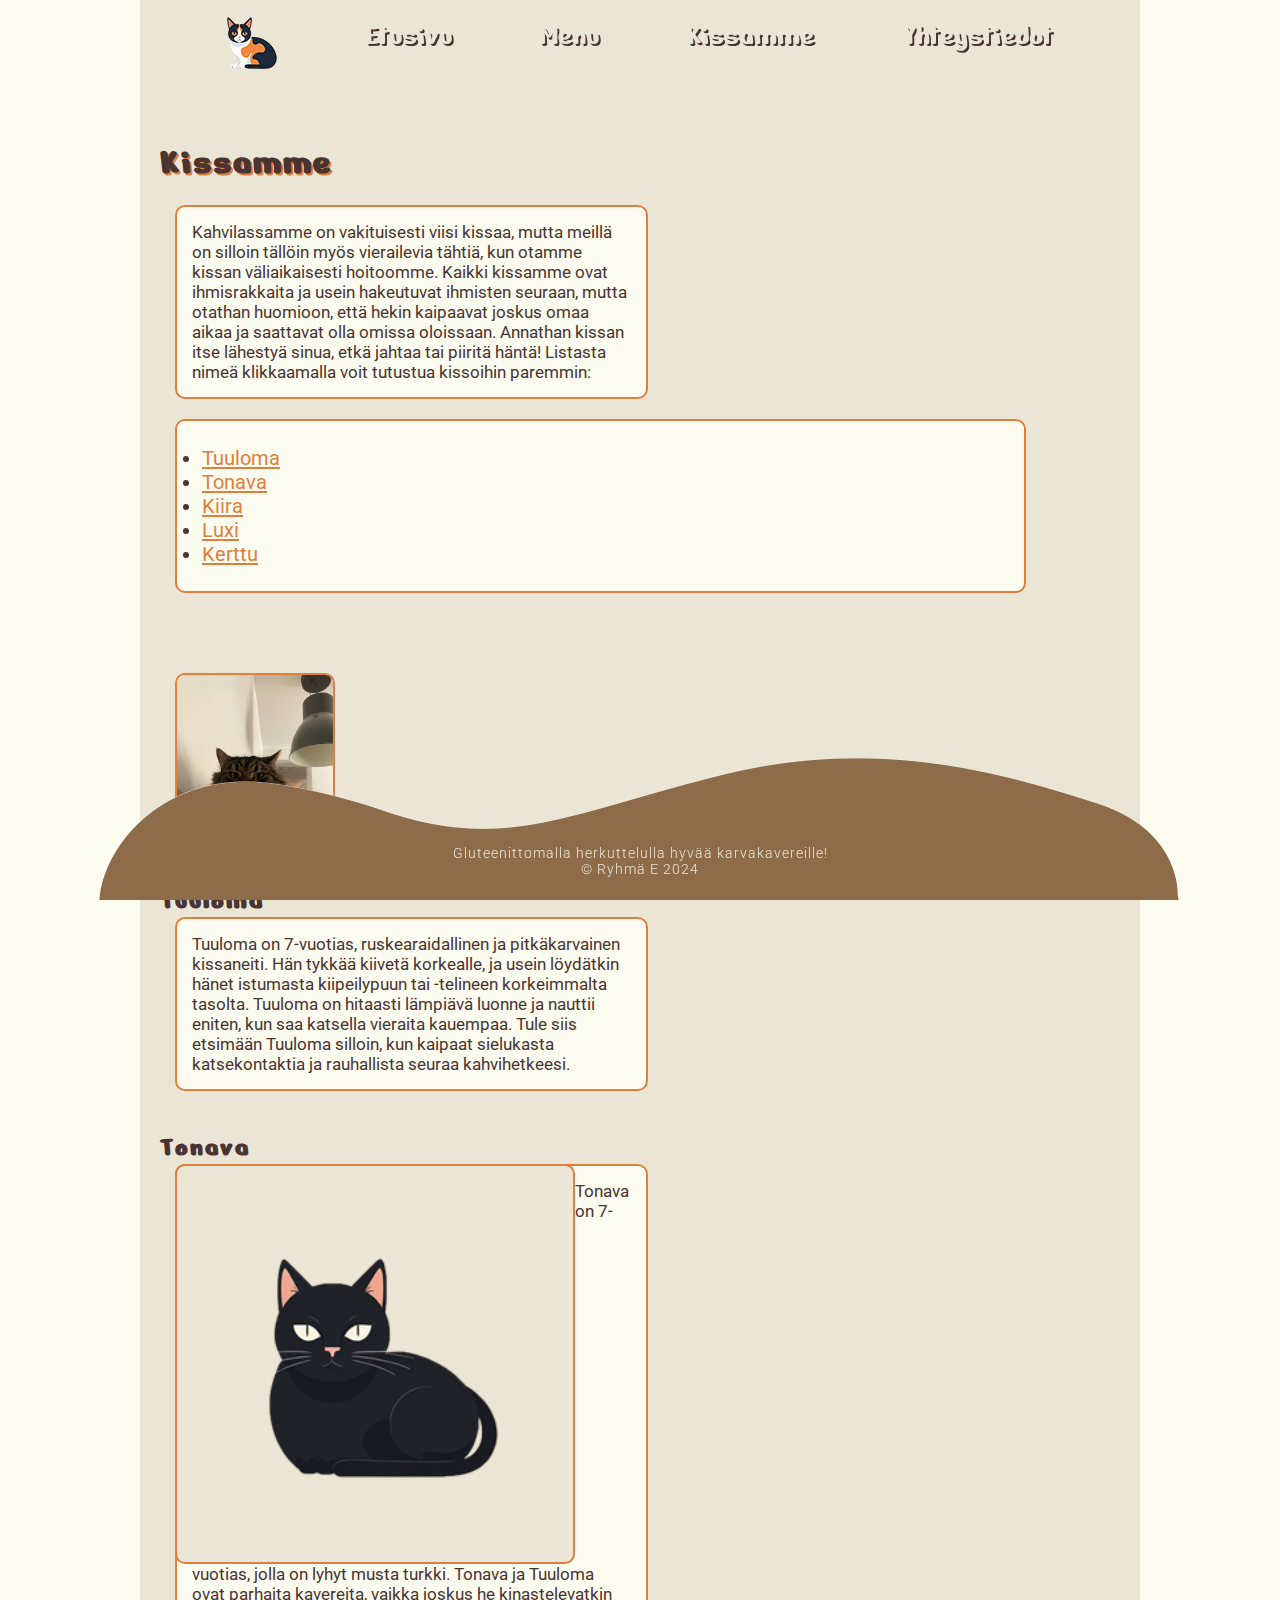
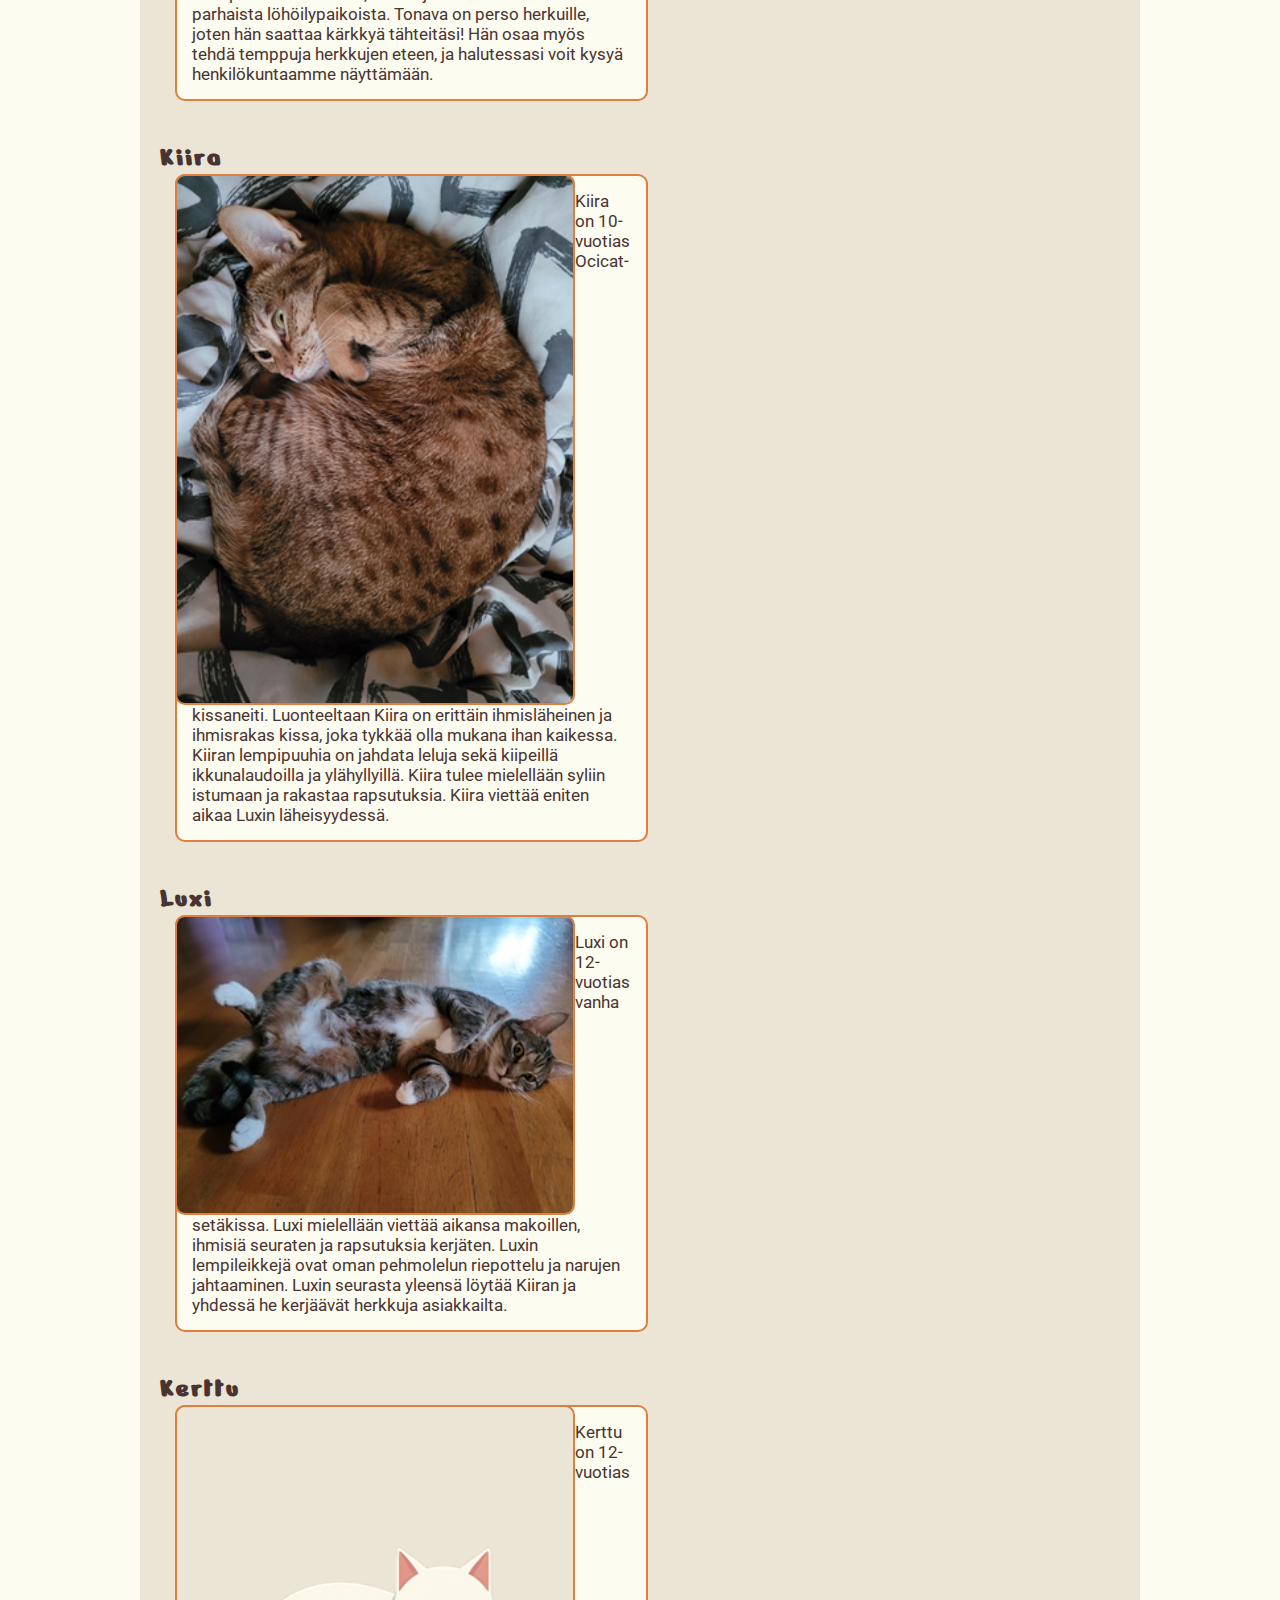
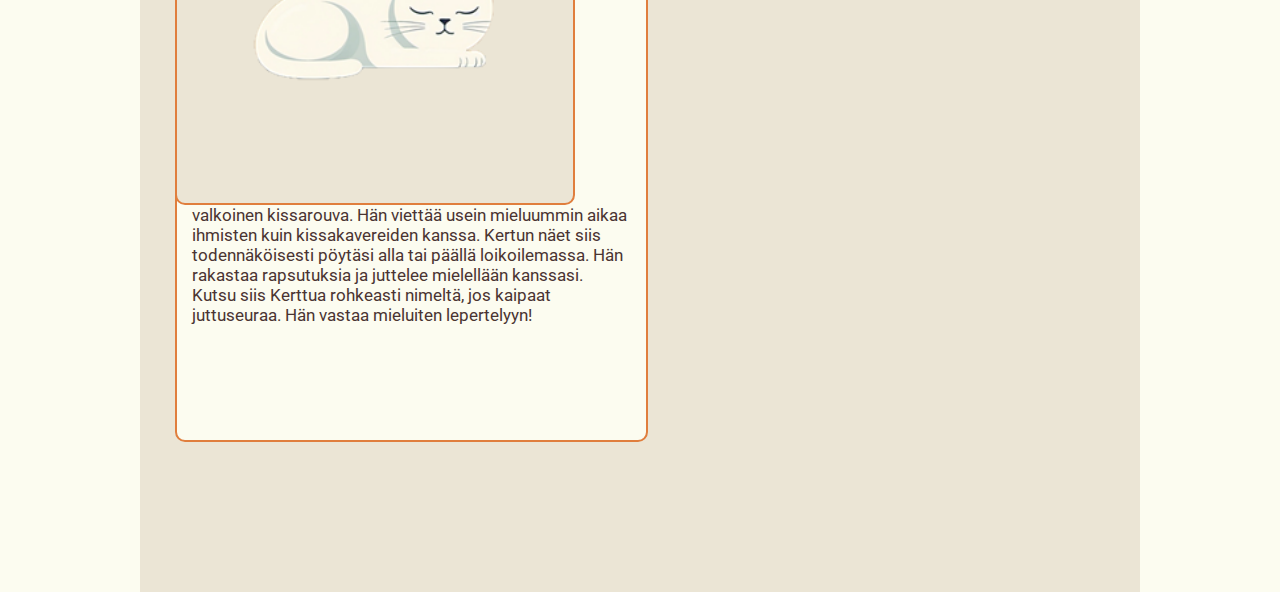
==== kissamme.html @ f5158b31 "flex" ====
<!DOCTYPE html>
<html lang="en">
<head>
  <meta charset="UTF-8" />
  <meta name="viewport" content="width=device-width, initial-scale=1.0"/>
  <meta
      name="description"
      content="Gluteenittomalla herkuttelulla hyvää karvakavereille!"/>
  <meta
      name="keywords"
      content="Kahvila, kissat, leivokset, gluteeniton"/>

  <link rel="stylesheet" type="text/css" href="style.css">
  <link rel="preconnect" href="https://fonts.googleapis.com" />
  <link rel="preconnect" href="https://fonts.gstatic.com" crossorigin />
  <link href="https://fonts.googleapis.com/css2?family=Nerko+One&family=Roboto:wght@300;400;900&display=swap" rel="stylesheet"/>
 
  <title>CaliCafé - Gluteenitonta herkuttelua</title>
  <style>

.flex-kisssat{
    display:flex;
    flex-wrap: wrap;
    text-align: center;
    justify-content: space-between;
    align-items: flex-start;
    margin-bottom: 30px;
    background-color: #ebe5d5;
}


  </style>
</head>
    <body>

      <header>
        <img
            id="logo-mobile"
            src="https://bhq718.github.io/Kuvat/logo.png"
            alt="Simppeli illustraatio calico kissasta istumassa"/>
        <p id="calicafe">CaliCafé</p>

        <button class="toggle-button" id="toggle-button">☰</button>

        <div class="nav-links" id="nav-links">
            <img
                id="logo"
                src="https://bhq718.github.io/Kuvat/logo.png"
                alt="Simppeli illustraatio calico kissasta istumassa"/>
            <a href="index.html">Etusivu</a>
            <a href="index.html#menu">Menu</a>
            <a href="kissamme.html">Kissamme</a>
            <a href="yhteystiedot.html">Yhteystiedot</a>
        </div>
    </header>

        <main>
        <h1 id="h1">Kissamme</h1>
        <br>
        <p class="kissa_p">Kahvilassamme on vakituisesti viisi kissaa, mutta meillä on silloin tällöin myös vierailevia tähtiä, kun otamme kissan väliaikaisesti hoitoomme. Kaikki kissamme ovat ihmisrakkaita ja usein hakeutuvat ihmisten seuraan, mutta otathan huomioon, että hekin kaipaavat joskus omaa aikaa ja saattavat olla omissa oloissaan. Annathan kissan itse lähestyä sinua, etkä jahtaa tai piiritä häntä! Listasta nimeä klikkaamalla voit tutustua kissoihin paremmin: </p>
        <br>
        <ul class="kissalista">
          <li><a href="#Tuuloma">Tuuloma</a></li>
          <li><a href="#Tonava">Tonava</a></li>
          <li><a href="#Kiira">Kiira</a></li>
          <li><a href="#Luxi">Luxi</a></li>
          <li><a href="#Kerttu">Kerttu</a></li>
        </ul>
        <br><br><br><br>
        
            <div class="flex-kissat">  
                <div>           
                  <img class="kissamme" src="https://bhq718.github.io/Kuvat/kissamme_tuuloma.jpg" alt="Ruskearaidallinen kissa kiipeilypuussa">
                </div>
                 <div class="tekstikis">
                    <h3 id="Tuuloma">Tuuloma</h3>
                    <p class="kissa_p"> Tuuloma on 7-vuotias, ruskearaidallinen ja pitkäkarvainen kissaneiti. Hän tykkää kiivetä korkealle, ja usein löydätkin hänet istumasta kiipeilypuun tai -telineen korkeimmalta tasolta. Tuuloma on hitaasti lämpiävä luonne ja nauttii eniten, kun saa katsella vieraita kauempaa. Tule siis etsimään Tuuloma silloin, kun kaipaat sielukasta katsekontaktia ja rauhallista seuraa kahvihetkeesi. </p>
                 </div> 
            </div>

        <br><br>
      
        <h3 id="Tonava">Tonava</h3>
        <img id="kissa2" img class="kissamme" src="https://bhq718.github.io/Kuvat/musta.png" alt="Musta kissa katsoo kameraan">
        </div>
        <p class="kissa_p">Tonava on 7-vuotias, jolla on lyhyt musta turkki. Tonava ja Tuuloma ovat parhaita kavereita, vaikka joskus he kinastelevatkin parhaista löhöilypaikoista. Tonava on perso herkuille, joten hän saattaa kärkkyä tähteitäsi! Hän osaa myös tehdä temppuja herkkujen eteen, ja halutessasi voit kysyä henkilökuntaamme näyttämään. </p>
    </div>

        <br><br>

        <h3 id="Kiira">Kiira</h3>
        <img class="kissamme" src="https://bhq718.github.io/Kuvat/kiira.png" alt="Ruskea täplikäs kissa makaa peiton päällä kiemuralla"></div>
        <p class="kissa_p">Kiira on 10-vuotias Ocicat-kissaneiti. Luonteeltaan Kiira on erittäin ihmisläheinen ja ihmisrakas kissa, joka tykkää olla mukana ihan kaikessa. Kiiran lempipuuhia on jahdata leluja sekä kiipeillä ikkunalaudoilla ja ylähyllyillä. Kiira tulee mielellään syliin istumaan ja rakastaa rapsutuksia. Kiira viettää eniten aikaa Luxin läheisyydessä.</p>
            </div>
        <br><br>
      
        <h3 id="Luxi">Luxi</h3>
        <img class="kissamme" src="https://bhq718.github.io/Kuvat/luxi.jpg" alt="Monivärinen kissa makaa kyljellään ja paljastaa vatsansa">
        </div>
        <p class="kissa_p">Luxi on 12-vuotias vanha setäkissa. Luxi mielellään viettää aikansa makoillen, ihmisiä seuraten ja rapsutuksia kerjäten. Luxin lempileikkejä ovat oman pehmolelun riepottelu ja narujen jahtaaminen. Luxin seurasta yleensä löytää Kiiran ja yhdessä he kerjäävät herkkuja asiakkailta.</p>
    </div>

        <br><br>

       
        <h3 id="Kerttu">Kerttu</h3>
        <img class="kissamme" src="https://bhq718.github.io/Kuvat/valkoinen.png" alt="Valkoinen kissa nukkuu silmät kiinni">
        </div>
        <p class="kissa_p">Kerttu on 12-vuotias valkoinen kissarouva. Hän viettää usein mieluummin aikaa ihmisten kuin kissakavereiden kanssa. Kertun näet siis todennäköisesti pöytäsi alla tai päällä loikoilemassa. Hän rakastaa rapsutuksia ja juttelee mielellään kanssasi. Kutsu siis Kerttua rohkeasti nimeltä, jos kaipaat juttuseuraa. Hän vastaa mieluiten lepertelyyn!</div>
    </div>

        <br><br><br><br><br><br>
        </main>
        <footer>
          <p>Gluteenittomalla herkuttelulla hyvää karvakavereille!</p>
          <p>© Ryhmä E 2024</p>
      </footer>
      <script>
        const toggleButton = document.getElementById('toggle-button');
        const navLinks = document.getElementById('nav-links');

        toggleButton.addEventListener('click', () => {
            navLinks.classList.toggle('active');
        });
    </script>
    </body>
</html>
---- style.css ----
/* Color reference 
        #4a3432 - Teksti
        #8f6c49 - Footer
        #e07e3d - Header/links
        #ebe5d5 - Main background
        #fcfcf0 - Body background/nav linkit
        
        Alinpana ennen fontteja on jokaiselle sivulle oma slotti stylelle.

        */

    /* Global Styles - ÄLÄ MUUTA 
    * universaalinen koodi, joka valitsee kaikki elementit */

    * {
      margin: 0;
      padding: 0;
      box-sizing: border-box;
    }

    html {
      scroll-behavior: smooth;
    }

    html,
    body {
      height: 100%;
    }

    body {
      position: relative;
      background-color: #fcfcf0;
      color: #4a3432;
      text-align: center;
    }

    /* Header Styles - ÄLÄ MUUTA */
    header {
      display: flex;
      justify-content: center;
      align-items: center;
      text-align: center;
      position: fixed;
      width: 100%;
      height: 130px;
      background-image: url("Kuvat/header.png");
      background-repeat: no-repeat;
      background-position: top;
      background-attachment: fixed;
      z-index: 1100;
      font-family: "Nerko One", system-ui;
      font-size: 30px;
      text-shadow: 2px 2px #4a3432;
    }
    
    /* Heading Styles - ÄLÄ MUUTA */
    h1 {
      font-family: "Nerko One", system-ui;
      font-size: 37px;
      text-shadow: 2px 2px #e07e3d;
      letter-spacing: 2px;
    }

    h2 {
      font-family: "Nerko One", system-ui;
      font-size: 32px;
      letter-spacing: 2px;
    }

    h3 {
      font-family: "Nerko One", system-ui;
      font-size: 27px;
      letter-spacing: 2px;
    }
    

    /* Main Content Styles - ÄLÄ MUUTA */
    main {
      background-color: #ebe5d5;
      font-family: "Roboto", system-ui; 
      font-size: 17px;
      padding: 140px 35px 150px 20px;
      margin: auto;
      max-width: 1000px;
      text-align: left;
      position: relative;
    }

    /* Footer Styles - ÄLÄ MUUTA */
    footer {
      position: fixed;
      bottom: 0;
      width: 100%;
      height: 150px;
      padding-top: 95px;
      background-image: url("Kuvat/footer.png");
      background-repeat: no-repeat;
      background-position: bottom;
      background-attachment: fixed;
      z-index: 1000;
      color: #ebe5d5;
      text-align: center;
      font-family: "Roboto", system-ui; 
      font-weight: 300;
      font-size: 14px;
      letter-spacing: 1px;
    }

    /* logo Style */
    #logo {
      max-width: 100%;
    }

    /* Link Styles - ÄLÄ MUUTA*/
    a {
      color:#e07e3d;
    }
    
    a:hover {
      color: #4a3432;
      text-decoration: underline;
    }

    .nav-links a {
      color: #ebe5d5;
      text-decoration: none;
    }

    .nav-links a:hover {
      color: #ebe5d5;
      text-decoration: underline;
    }
    
    .nav-links {
      display: flex;
      flex-grow: 1;
      justify-content: space-evenly;
      max-width: 1000px;
      margin-top: -45px;
    }

    /* Toggle Button Styles - ÄLÄ MUUTA*/
    .toggle-button {
      display: none;
      background-color: #e07e3d;
      color: white;
      border: none;
      padding: 14px;
      cursor: pointer;
    }

    /* Media Queries - eli responisiiviset stylet mobiilinäkymään - voit lisätä, mutta ÄLÄ MUUTA olemassa olevia */
    @media (max-width: 600px) {

      main {
        padding-top: 100px;
      }

      .nav-links {
          display: none;
          flex-direction: column;
          width: 100%;
          position: absolute;
          background-color: #e07e3d;
          top: 50px;
          height: 100vh;
          justify-content: center;
      }

      .nav-links > a {
          font-size: 45px;
          padding: 0px 50px 50px 50px;
          text-shadow: 4px 4px #4a3432;
      }

      .toggle-button {
          display: block;
          position: absolute;
          right: 20px;
          top: 20px;
          z-index: 1100;
          font-size: 30px;
          text-shadow: 3px 3px #4a3432;
      }

      .nav-links.active {
          display: flex;
      }

      #logo {
          display: none;
      }

      #logo-mobile {
          display: block;
          position: absolute;
          left: 20px;
          top: 20px;
      }

      #calicafe {
          display: block;
          position: absolute;
          top: 5px;
          color: #ebe5d5;
          font-size: 50px;
          text-shadow: 3px 3px #4a3432;
      }

      #kahvi{
        max-width: 200px;
        border: 2px solid #e07e3d;
        
        }

    }

/* Jos mobiilinäkymään lisätään jotain mitä ei haluta näkyvän selaimessa*/
    @media (min-width: 600px) { 

      #logo-mobile {
          display: none;
      }

      #calicafe {
          display: none;
      }

      main {
        min-height: 800px;
      }
    }

/* Tähän alle INDEX sivun style */



/* Tähän alle KISSAMME sivun style */
.kissalista {
  margin-left: 15px;
  padding: 25px;
  background-color:#fcfcf0;
  max-width: 90%;
  border-radius: 10px;
  border: 2px solid #e07e3d;
  font-size: larger;
}
.kissamme {
  width: 50%;
  max-width: 400px;
  float: left;
  border: 2px solid #e07e3d;
  margin-left: 15px;
    border-radius: 10px;
    background-color: #ebe5d5;
}
.kissa_p {
  margin-left: 15px;;
  padding: 15px;
  background-color:#fcfcf0;
  max-width: 50%;
  border-radius: 10px;
  border: 2px solid #e07e3d;
}

.flex-kissat {
  display: flex;
  flex-flow: row wrap;
}

.tekstikis {
  flex-direction: column;
}


/* Tähän alle YHTEYSTIEDOT sivun style */

.container {
  display: flex;
  flex-wrap: wrap;
  align-items: flex-start;
  justify-content: space-between;
}

.text {
  display: flex;
  flex-direction: column;
  flex: 2;

}

#kartta {
max-width: 500px;
border: 2px solid #e07e3d;
border-radius: 20%;
margin-top: 25px;
margin-right: 5px;


}

/* Fontit - Näistä voi kopioida itselleen fontin styleen jos se eroaa normaalista (roboto, 300, normal) 

.roboto-light {
  font-family: "Roboto", sans-serif;
  font-weight: 300;
  font-style: normal;
}

.roboto-regular {
  font-family: "Roboto", sans-serif;
  font-weight: 400;
  font-style: normal;
}

.roboto-black {
  font-family: "Roboto", sans-serif;
  font-weight: 900;
  font-style: normal;
}

.nerko-one-regular {
  font-family: "Nerko One", cursive;
  font-weight: 400;
  font-style: normal;
}
*/
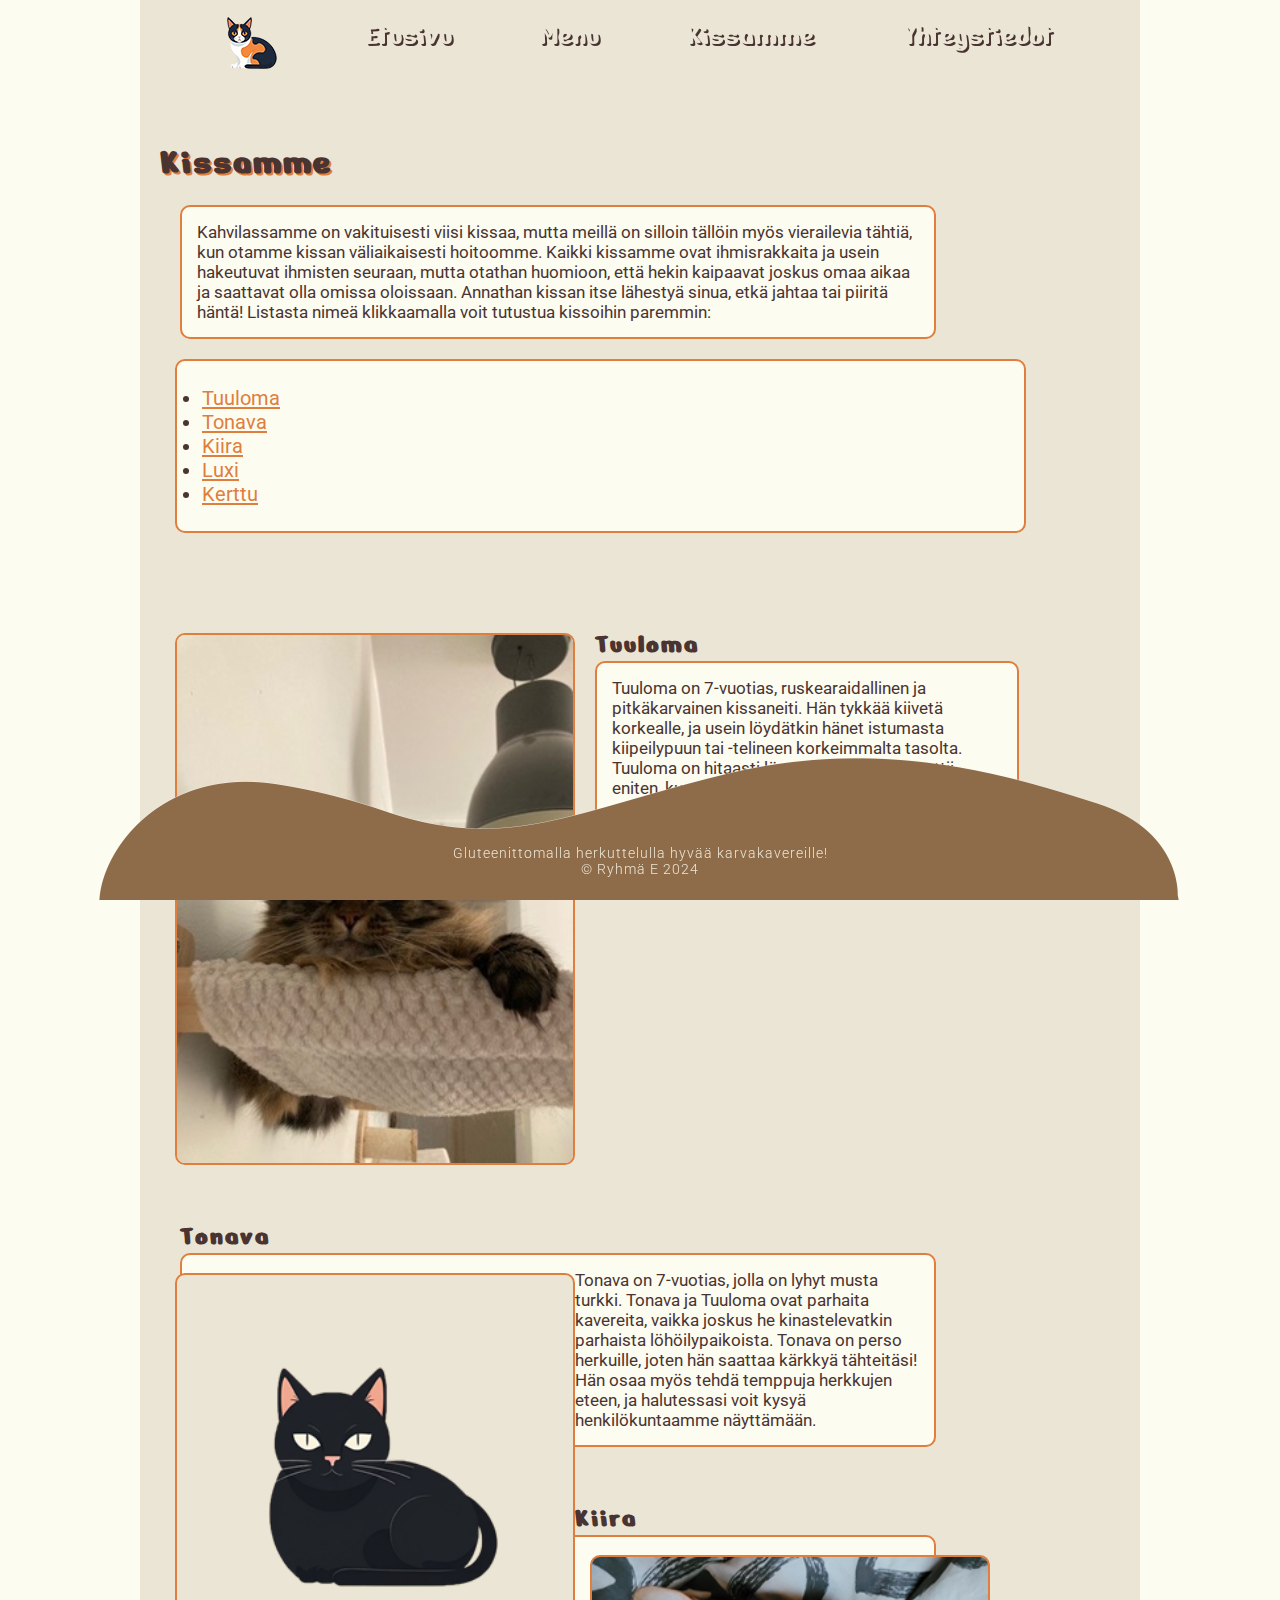
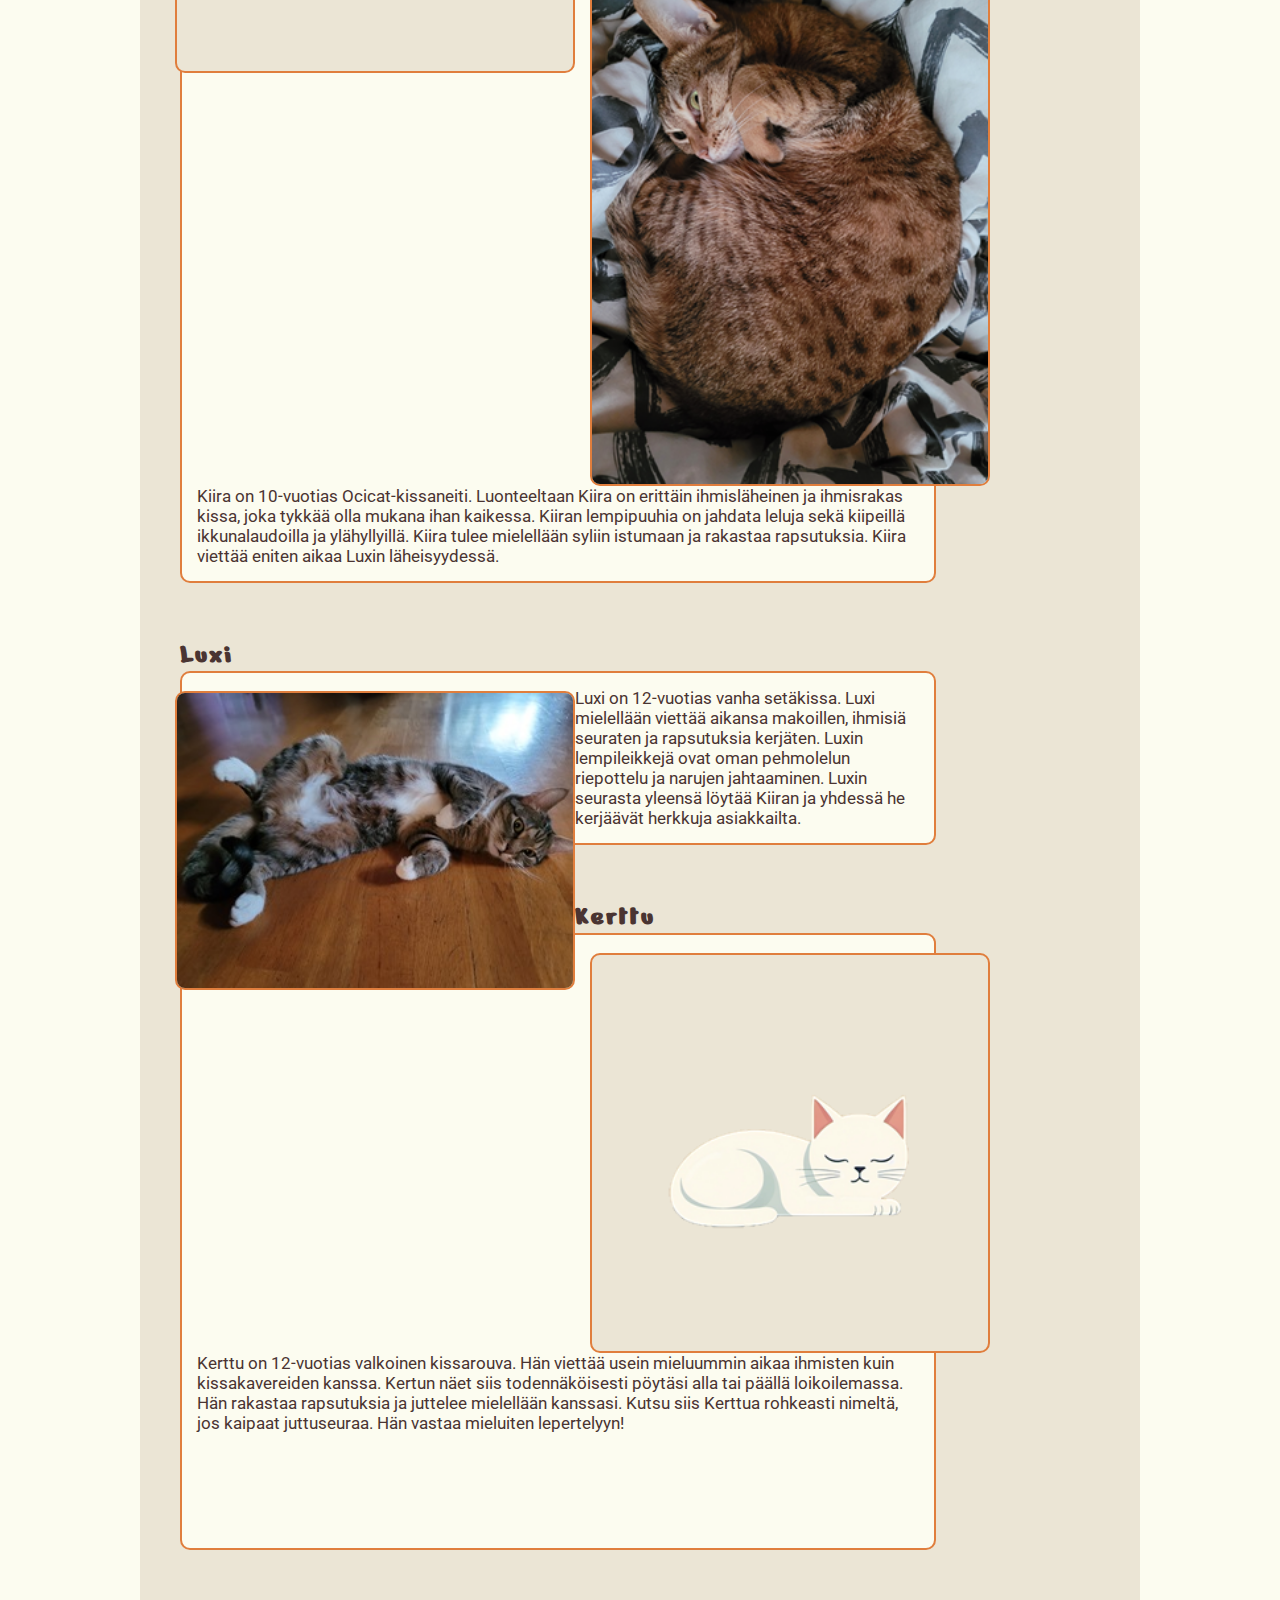
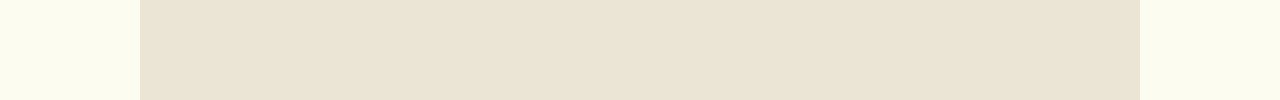
==== commit 7a973a8a: "flex box" ====
--- a/kissamme.html
+++ b/kissamme.html
@@ -18,17 +18,29 @@
   <title>CaliCafé - Gluteenitonta herkuttelua</title>
   <style>
 
-.flex-kisssat{
+.flex-kissat{
     display:flex;
     flex-wrap: wrap;
-    text-align: center;
-    justify-content: space-between;
     align-items: flex-start;
-    margin-bottom: 30px;
-    background-color: #ebe5d5;
+    justify-content:space-between;
 }
 
+.tekstikis{
+    display:flex;
+    flex-direction: column;
+    flex:1;
+}
 
+.kissamme{
+    width: 100%;
+    max-width: 400px;
+    margin-top: 20px;
+    border: 2px solid #e07e3d;
+}
+#nimet{
+    padding-left: 20px;
+    margin-top: 15px;
+}
   </style>
 </head>
     <body>
@@ -66,21 +78,21 @@
           <li><a href="#Luxi">Luxi</a></li>
           <li><a href="#Kerttu">Kerttu</a></li>
         </ul>
-        <br><br><br><br>
+        <br><br>
         
-            <div class="flex-kissat">  
-                <div>           
+        <br><br>
+        
+            <div class="flex-kissat">            
                   <img class="kissamme" src="https://bhq718.github.io/Kuvat/kissamme_tuuloma.jpg" alt="Ruskearaidallinen kissa kiipeilypuussa">
-                </div>
                  <div class="tekstikis">
-                    <h3 id="Tuuloma">Tuuloma</h3>
+                    <h3 id="nimet">Tuuloma</h3>
                     <p class="kissa_p"> Tuuloma on 7-vuotias, ruskearaidallinen ja pitkäkarvainen kissaneiti. Hän tykkää kiivetä korkealle, ja usein löydätkin hänet istumasta kiipeilypuun tai -telineen korkeimmalta tasolta. Tuuloma on hitaasti lämpiävä luonne ja nauttii eniten, kun saa katsella vieraita kauempaa. Tule siis etsimään Tuuloma silloin, kun kaipaat sielukasta katsekontaktia ja rauhallista seuraa kahvihetkeesi. </p>
                  </div> 
             </div>
 
         <br><br>
       
-        <h3 id="Tonava">Tonava</h3>
+        <h3 id="nimet">Tonava</h3>
         <img id="kissa2" img class="kissamme" src="https://bhq718.github.io/Kuvat/musta.png" alt="Musta kissa katsoo kameraan">
         </div>
         <p class="kissa_p">Tonava on 7-vuotias, jolla on lyhyt musta turkki. Tonava ja Tuuloma ovat parhaita kavereita, vaikka joskus he kinastelevatkin parhaista löhöilypaikoista. Tonava on perso herkuille, joten hän saattaa kärkkyä tähteitäsi! Hän osaa myös tehdä temppuja herkkujen eteen, ja halutessasi voit kysyä henkilökuntaamme näyttämään. </p>
@@ -88,13 +100,13 @@
 
         <br><br>
 
-        <h3 id="Kiira">Kiira</h3>
+        <h3 id="nimet">Kiira</h3>
         <img class="kissamme" src="https://bhq718.github.io/Kuvat/kiira.png" alt="Ruskea täplikäs kissa makaa peiton päällä kiemuralla"></div>
         <p class="kissa_p">Kiira on 10-vuotias Ocicat-kissaneiti. Luonteeltaan Kiira on erittäin ihmisläheinen ja ihmisrakas kissa, joka tykkää olla mukana ihan kaikessa. Kiiran lempipuuhia on jahdata leluja sekä kiipeillä ikkunalaudoilla ja ylähyllyillä. Kiira tulee mielellään syliin istumaan ja rakastaa rapsutuksia. Kiira viettää eniten aikaa Luxin läheisyydessä.</p>
             </div>
         <br><br>
       
-        <h3 id="Luxi">Luxi</h3>
+        <h3 id="nimet">Luxi</h3>
         <img class="kissamme" src="https://bhq718.github.io/Kuvat/luxi.jpg" alt="Monivärinen kissa makaa kyljellään ja paljastaa vatsansa">
         </div>
         <p class="kissa_p">Luxi on 12-vuotias vanha setäkissa. Luxi mielellään viettää aikansa makoillen, ihmisiä seuraten ja rapsutuksia kerjäten. Luxin lempileikkejä ovat oman pehmolelun riepottelu ja narujen jahtaaminen. Luxin seurasta yleensä löytää Kiiran ja yhdessä he kerjäävät herkkuja asiakkailta.</p>
@@ -103,7 +115,7 @@
         <br><br>
 
        
-        <h3 id="Kerttu">Kerttu</h3>
+        <h3 id="nimet">Kerttu</h3>
         <img class="kissamme" src="https://bhq718.github.io/Kuvat/valkoinen.png" alt="Valkoinen kissa nukkuu silmät kiinni">
         </div>
         <p class="kissa_p">Kerttu on 12-vuotias valkoinen kissarouva. Hän viettää usein mieluummin aikaa ihmisten kuin kissakavereiden kanssa. Kertun näet siis todennäköisesti pöytäsi alla tai päällä loikoilemassa. Hän rakastaa rapsutuksia ja juttelee mielellään kanssasi. Kutsu siis Kerttua rohkeasti nimeltä, jos kaipaat juttuseuraa. Hän vastaa mieluiten lepertelyyn!</div>
--- a/style.css
+++ b/style.css
@@ -247,7 +247,7 @@
 }
 .kissamme {
   width: 50%;
-  max-width: 400px;
+  max-width: 200px;
   float: left;
   border: 2px solid #e07e3d;
   margin-left: 15px;
@@ -255,10 +255,10 @@
     background-color: #ebe5d5;
 }
 .kissa_p {
-  margin-left: 15px;;
+  margin-left: 20px;
   padding: 15px;
   background-color:#fcfcf0;
-  max-width: 50%;
+  max-width: 80%;
   border-radius: 10px;
   border: 2px solid #e07e3d;
 }
@@ -266,6 +266,7 @@
 .flex-kissat {
   display: flex;
   flex-flow: row wrap;
+  align-items: flex-start;
 }
 
 .tekstikis {
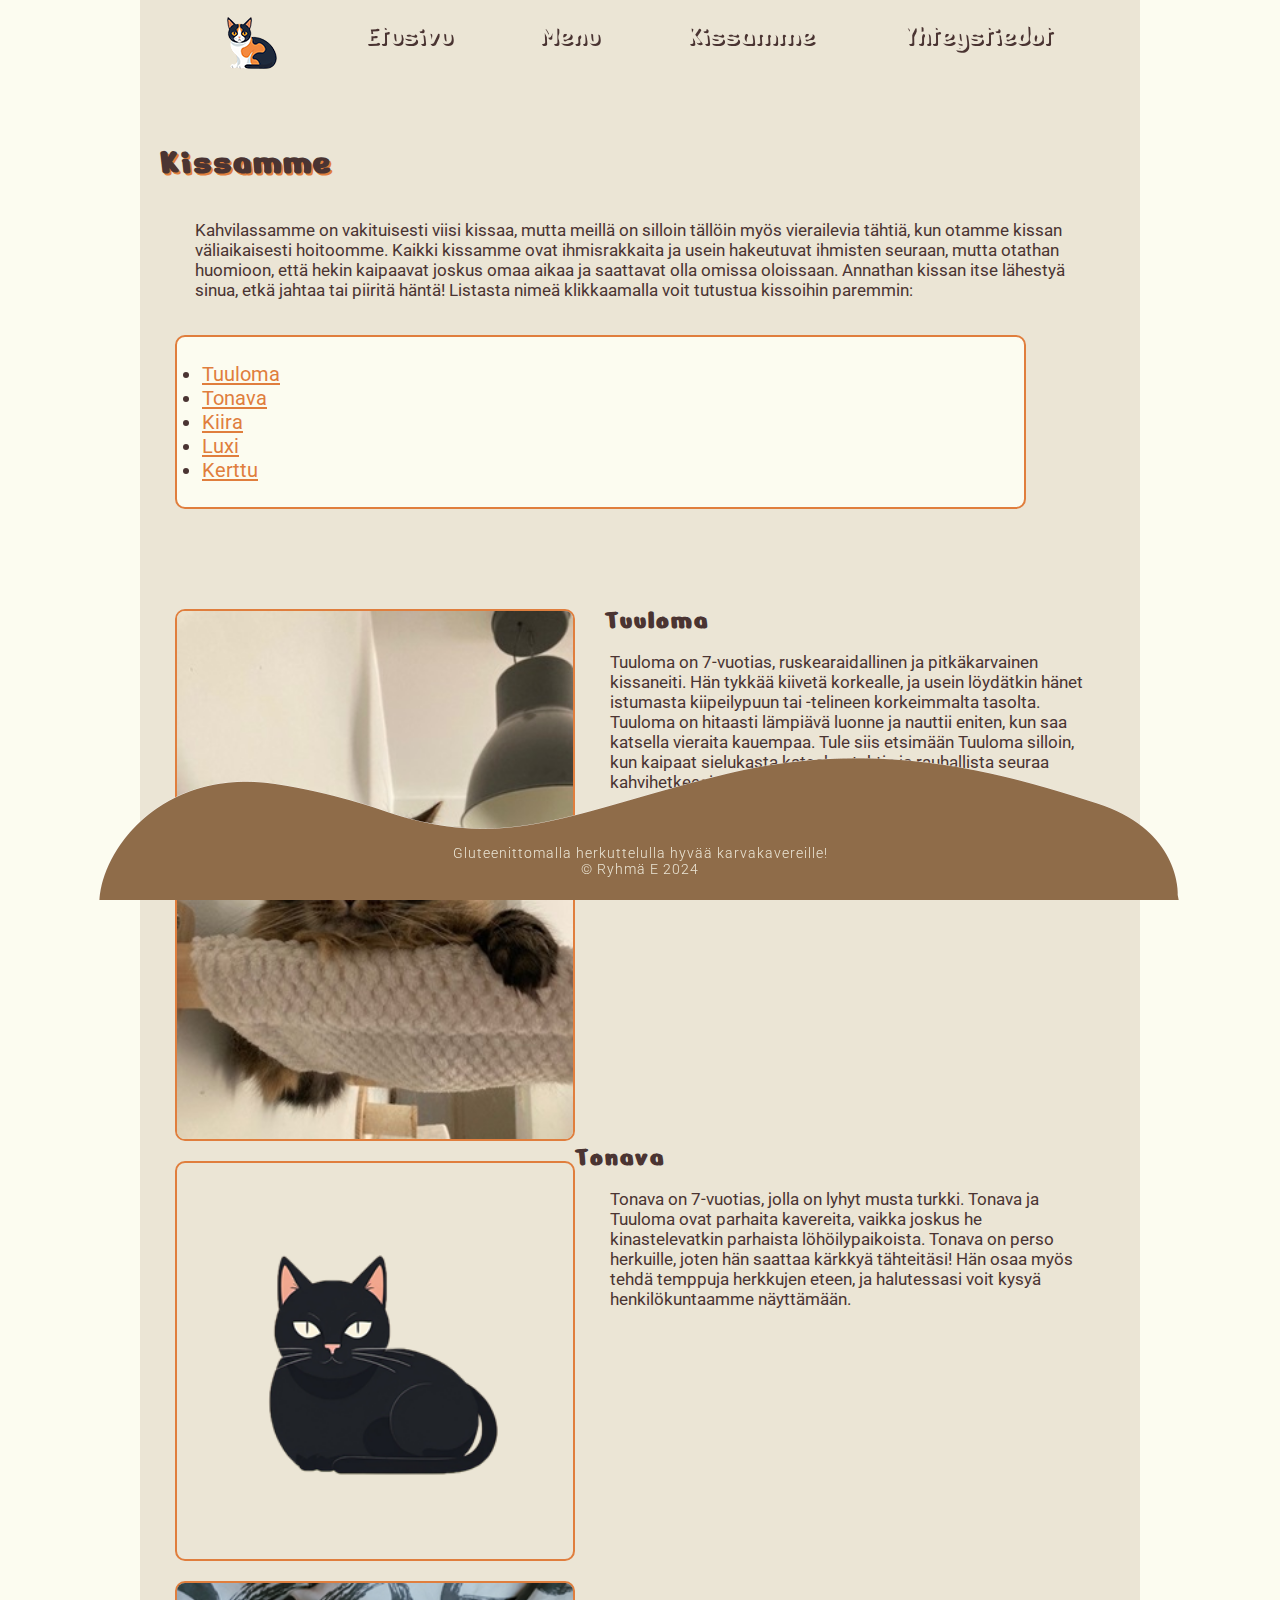
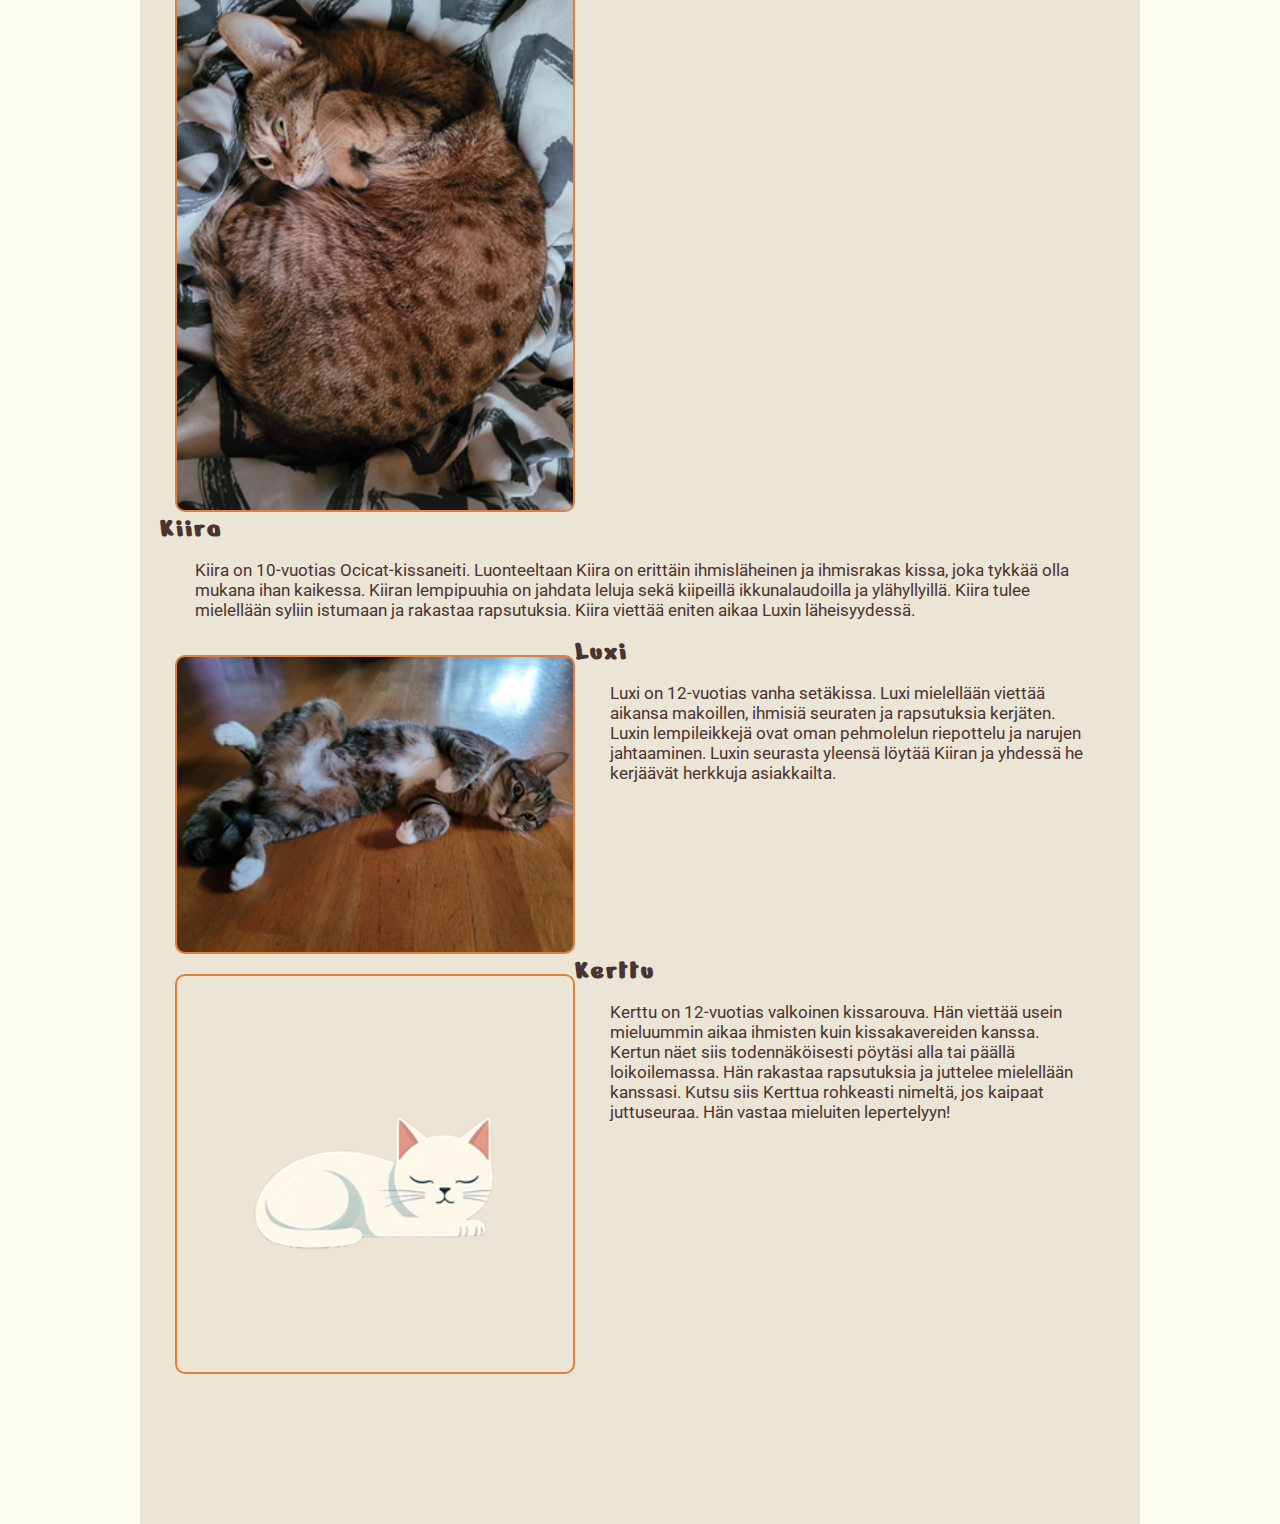
==== commit 3df49c6c: "flex boxes" ====
--- a/kissamme.html
+++ b/kissamme.html
@@ -37,8 +37,8 @@
     margin-top: 20px;
     border: 2px solid #e07e3d;
 }
-#nimet{
-    padding-left: 20px;
+.nimet{
+    padding-left: 30px;
     margin-top: 15px;
 }
   </style>
@@ -66,6 +66,7 @@
         </div>
     </header>
 
+    
         <main>
         <h1 id="h1">Kissamme</h1>
         <br>
@@ -82,46 +83,41 @@
         
         <br><br>
         
+        <div class="flex-kissat">            
+            <img class="kissamme" src="https://bhq718.github.io/Kuvat/kissamme_tuuloma.jpg" alt="Ruskearaidallinen kissa kiipeilypuussa">
+           <div class="tekstikis">
+              <h3 class="nimet">Tuuloma</h3>
+              <p class="kissa_p"> Tuuloma on 7-vuotias, ruskearaidallinen ja pitkäkarvainen kissaneiti. Hän tykkää kiivetä korkealle, ja usein löydätkin hänet istumasta kiipeilypuun tai -telineen korkeimmalta tasolta. Tuuloma on hitaasti lämpiävä luonne ja nauttii eniten, kun saa katsella vieraita kauempaa. Tule siis etsimään Tuuloma silloin, kun kaipaat sielukasta katsekontaktia ja rauhallista seuraa kahvihetkeesi. </p>
+           </div> 
+      </div>
             <div class="flex-kissat">            
-                  <img class="kissamme" src="https://bhq718.github.io/Kuvat/kissamme_tuuloma.jpg" alt="Ruskearaidallinen kissa kiipeilypuussa">
-                 <div class="tekstikis">
-                    <h3 id="nimet">Tuuloma</h3>
-                    <p class="kissa_p"> Tuuloma on 7-vuotias, ruskearaidallinen ja pitkäkarvainen kissaneiti. Hän tykkää kiivetä korkealle, ja usein löydätkin hänet istumasta kiipeilypuun tai -telineen korkeimmalta tasolta. Tuuloma on hitaasti lämpiävä luonne ja nauttii eniten, kun saa katsella vieraita kauempaa. Tule siis etsimään Tuuloma silloin, kun kaipaat sielukasta katsekontaktia ja rauhallista seuraa kahvihetkeesi. </p>
-                 </div> 
-            </div>
-
-        <br><br>
-      
-        <h3 id="nimet">Tonava</h3>
-        <img id="kissa2" img class="kissamme" src="https://bhq718.github.io/Kuvat/musta.png" alt="Musta kissa katsoo kameraan">
+                <img class="kissamme" src="https://bhq718.github.io/Kuvat/musta.png" alt="Musta kissa katsoo kameraan">
+            <div class="tekstikis">
+                <h3 id="nimet">Tonava</h3>
+                <p class="kissa_p">Tonava on 7-vuotias, jolla on lyhyt musta turkki. Tonava ja Tuuloma ovat parhaita kavereita, vaikka joskus he kinastelevatkin parhaista löhöilypaikoista. Tonava on perso herkuille, joten hän saattaa kärkkyä tähteitäsi! Hän osaa myös tehdä temppuja herkkujen eteen, ja halutessasi voit kysyä henkilökuntaamme näyttämään. </p>
+            </div> 
         </div>
-        <p class="kissa_p">Tonava on 7-vuotias, jolla on lyhyt musta turkki. Tonava ja Tuuloma ovat parhaita kavereita, vaikka joskus he kinastelevatkin parhaista löhöilypaikoista. Tonava on perso herkuille, joten hän saattaa kärkkyä tähteitäsi! Hän osaa myös tehdä temppuja herkkujen eteen, ja halutessasi voit kysyä henkilökuntaamme näyttämään. </p>
-    </div>
-
-        <br><br>
-
-        <h3 id="nimet">Kiira</h3>
-        <img class="kissamme" src="https://bhq718.github.io/Kuvat/kiira.png" alt="Ruskea täplikäs kissa makaa peiton päällä kiemuralla"></div>
-        <p class="kissa_p">Kiira on 10-vuotias Ocicat-kissaneiti. Luonteeltaan Kiira on erittäin ihmisläheinen ja ihmisrakas kissa, joka tykkää olla mukana ihan kaikessa. Kiiran lempipuuhia on jahdata leluja sekä kiipeillä ikkunalaudoilla ja ylähyllyillä. Kiira tulee mielellään syliin istumaan ja rakastaa rapsutuksia. Kiira viettää eniten aikaa Luxin läheisyydessä.</p>
-            </div>
-        <br><br>
-      
-        <h3 id="nimet">Luxi</h3>
-        <img class="kissamme" src="https://bhq718.github.io/Kuvat/luxi.jpg" alt="Monivärinen kissa makaa kyljellään ja paljastaa vatsansa">
+        <div class="flex-kissat">            
+            <img class="kissamme" src="https://bhq718.github.io/Kuvat/kiira.png" alt="Ruskea täplikäs kissa makaa peiton päällä kiemuralla"></div>
+        <div class="tekstikis">
+            <h3 id="nimet">Kiira</h3>
+            <p class="kissa_p">Kiira on 10-vuotias Ocicat-kissaneiti. Luonteeltaan Kiira on erittäin ihmisläheinen ja ihmisrakas kissa, joka tykkää olla mukana ihan kaikessa. Kiiran lempipuuhia on jahdata leluja sekä kiipeillä ikkunalaudoilla ja ylähyllyillä. Kiira tulee mielellään syliin istumaan ja rakastaa rapsutuksia. Kiira viettää eniten aikaa Luxin läheisyydessä.</p>
+        </div> 
         </div>
-        <p class="kissa_p">Luxi on 12-vuotias vanha setäkissa. Luxi mielellään viettää aikansa makoillen, ihmisiä seuraten ja rapsutuksia kerjäten. Luxin lempileikkejä ovat oman pehmolelun riepottelu ja narujen jahtaaminen. Luxin seurasta yleensä löytää Kiiran ja yhdessä he kerjäävät herkkuja asiakkailta.</p>
-    </div>
-
-        <br><br>
-
-       
-        <h3 id="nimet">Kerttu</h3>
-        <img class="kissamme" src="https://bhq718.github.io/Kuvat/valkoinen.png" alt="Valkoinen kissa nukkuu silmät kiinni">
+        <div class="flex-kissat">            
+            <img class="kissamme" src="https://bhq718.github.io/Kuvat/luxi.jpg" alt="Monivärinen kissa makaa kyljellään ja paljastaa vatsansa">
+        <div class="tekstikis">
+            <h3 id="nimet">Luxi</h3>
+            <p class="kissa_p">Luxi on 12-vuotias vanha setäkissa. Luxi mielellään viettää aikansa makoillen, ihmisiä seuraten ja rapsutuksia kerjäten. Luxin lempileikkejä ovat oman pehmolelun riepottelu ja narujen jahtaaminen. Luxin seurasta yleensä löytää Kiiran ja yhdessä he kerjäävät herkkuja asiakkailta.</p>
+        </div> 
         </div>
-        <p class="kissa_p">Kerttu on 12-vuotias valkoinen kissarouva. Hän viettää usein mieluummin aikaa ihmisten kuin kissakavereiden kanssa. Kertun näet siis todennäköisesti pöytäsi alla tai päällä loikoilemassa. Hän rakastaa rapsutuksia ja juttelee mielellään kanssasi. Kutsu siis Kerttua rohkeasti nimeltä, jos kaipaat juttuseuraa. Hän vastaa mieluiten lepertelyyn!</div>
-    </div>
-
-        <br><br><br><br><br><br>
+        <div class="flex-kissat">            
+            <img class="kissamme" src="https://bhq718.github.io/Kuvat/valkoinen.png" alt="Valkoinen kissa nukkuu silmät kiinni">
+        <div class="tekstikis">
+            <h3 id="nimet">Kerttu</h3>
+            <p class="kissa_p">Kerttu on 12-vuotias valkoinen kissarouva. Hän viettää usein mieluummin aikaa ihmisten kuin kissakavereiden kanssa. Kertun näet siis todennäköisesti pöytäsi alla tai päällä loikoilemassa. Hän rakastaa rapsutuksia ja juttelee mielellään kanssasi. Kutsu siis Kerttua rohkeasti nimeltä, jos kaipaat juttuseuraa. Hän vastaa mieluiten lepertelyyn!</div>
+        </div> 
+        </div>
         </main>
         <footer>
           <p>Gluteenittomalla herkuttelulla hyvää karvakavereille!</p>
--- a/style.css
+++ b/style.css
@@ -247,7 +247,7 @@
 }
 .kissamme {
   width: 50%;
-  max-width: 200px;
+  max-width: 400px;
   float: left;
   border: 2px solid #e07e3d;
   margin-left: 15px;
@@ -257,10 +257,7 @@
 .kissa_p {
   margin-left: 20px;
   padding: 15px;
-  background-color:#fcfcf0;
-  max-width: 80%;
-  border-radius: 10px;
-  border: 2px solid #e07e3d;
+  max-width: 100%;
 }
 
 .flex-kissat {
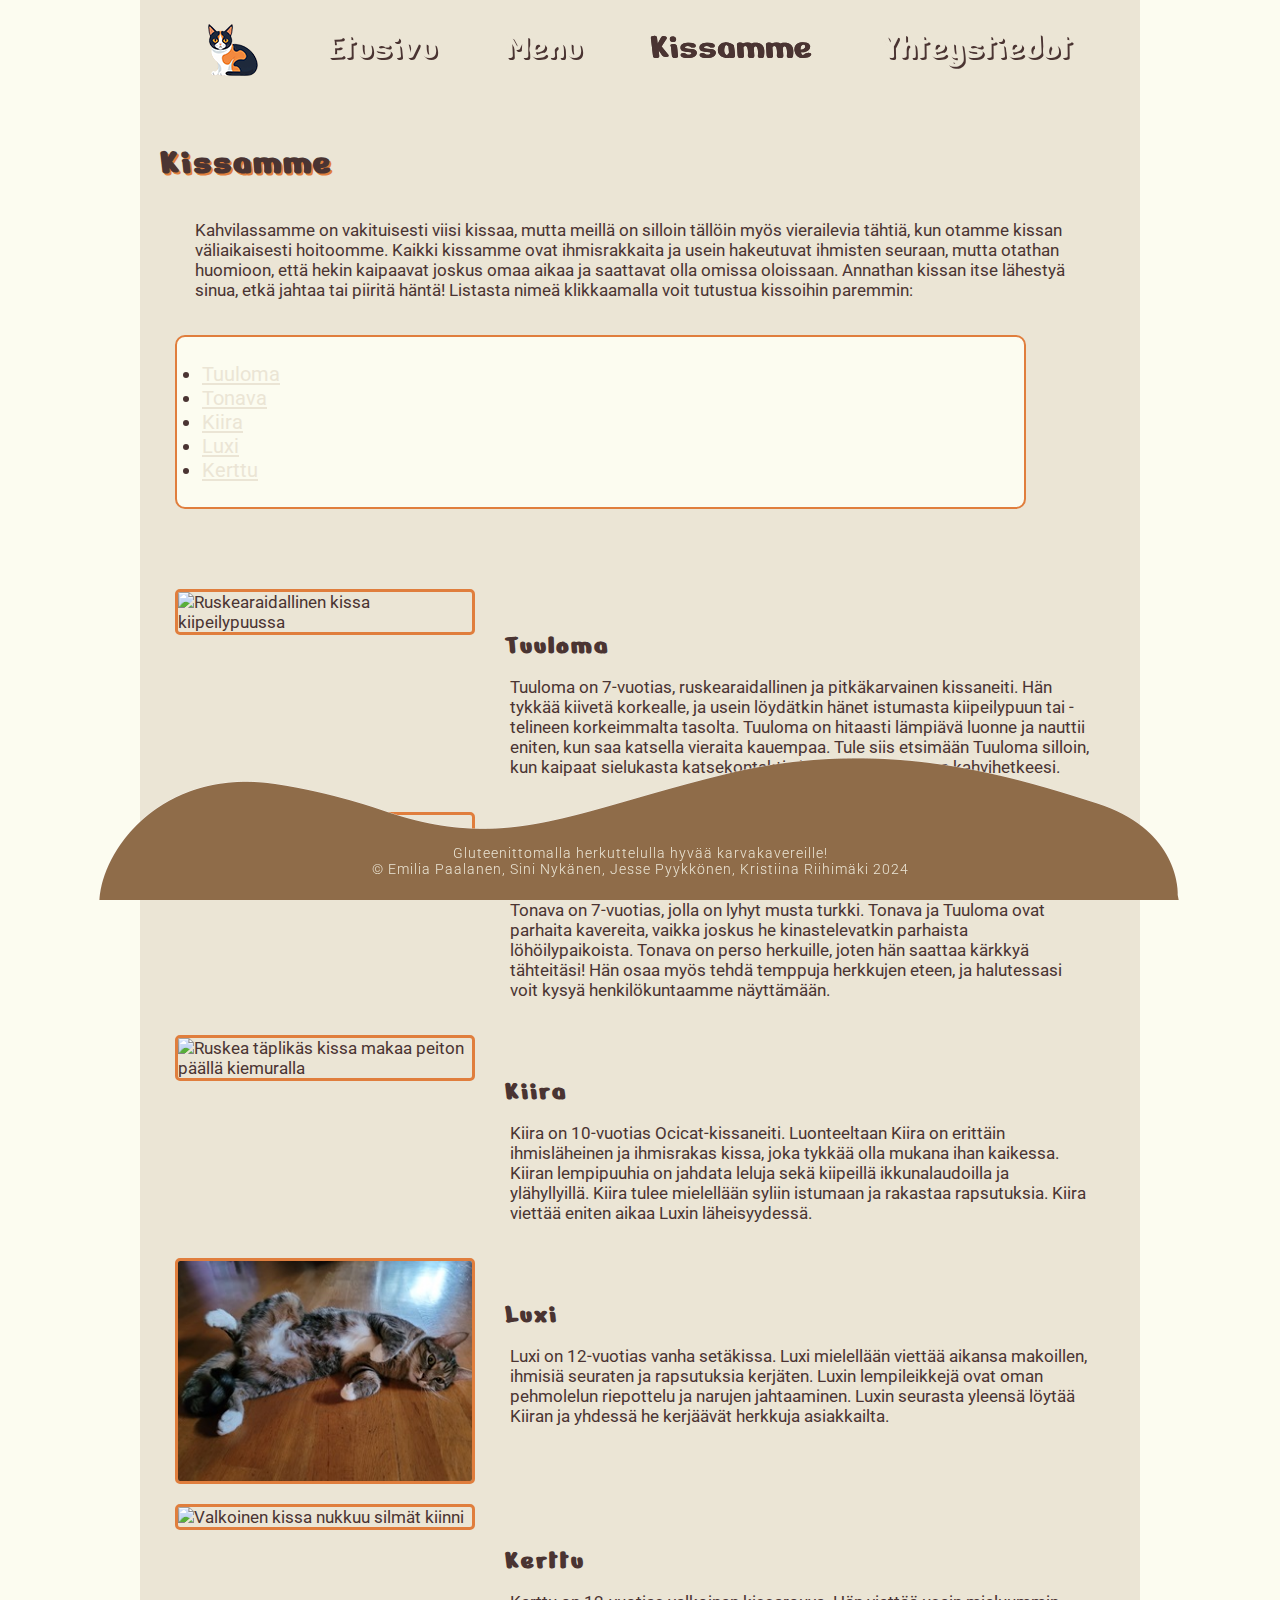
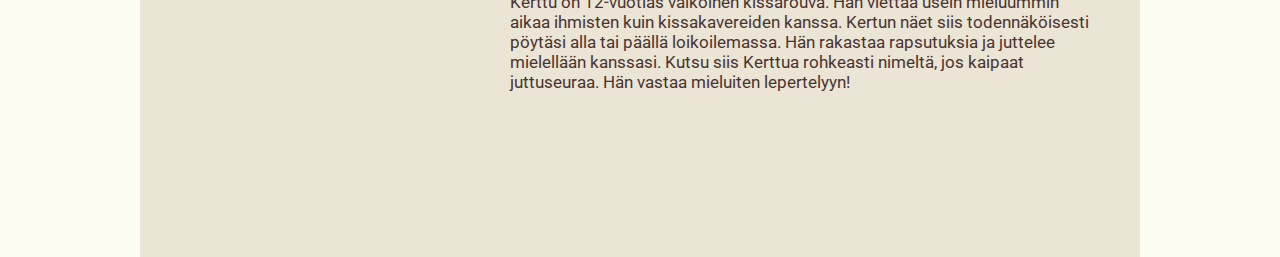
==== commit 8cd45249: "Etusivu done" ====
--- a/kissamme.html
+++ b/kissamme.html
@@ -18,29 +18,6 @@
   <title>CaliCafé - Gluteenitonta herkuttelua</title>
   <style>
 
-.flex-kissat{
-    display:flex;
-    flex-wrap: wrap;
-    align-items: flex-start;
-    justify-content:space-between;
-}
-
-.tekstikis{
-    display:flex;
-    flex-direction: column;
-    flex:1;
-}
-
-.kissamme{
-    width: 100%;
-    max-width: 400px;
-    margin-top: 20px;
-    border: 2px solid #e07e3d;
-}
-.nimet{
-    padding-left: 30px;
-    margin-top: 15px;
-}
   </style>
 </head>
     <body>
@@ -61,7 +38,7 @@
                 alt="Simppeli illustraatio calico kissasta istumassa"/>
             <a href="index.html">Etusivu</a>
             <a href="index.html#menu">Menu</a>
-            <a href="kissamme.html">Kissamme</a>
+            <a href="kissamme.html" class="active">Kissamme</a>
             <a href="yhteystiedot.html">Yhteystiedot</a>
         </div>
     </header>
@@ -83,45 +60,58 @@
         
         <br><br>
         
-        <div class="flex-kissat">            
-            <img class="kissamme" src="https://bhq718.github.io/Kuvat/kissamme_tuuloma.jpg" alt="Ruskearaidallinen kissa kiipeilypuussa">
-           <div class="tekstikis">
-              <h3 class="nimet">Tuuloma</h3>
-              <p class="kissa_p"> Tuuloma on 7-vuotias, ruskearaidallinen ja pitkäkarvainen kissaneiti. Hän tykkää kiivetä korkealle, ja usein löydätkin hänet istumasta kiipeilypuun tai -telineen korkeimmalta tasolta. Tuuloma on hitaasti lämpiävä luonne ja nauttii eniten, kun saa katsella vieraita kauempaa. Tule siis etsimään Tuuloma silloin, kun kaipaat sielukasta katsekontaktia ja rauhallista seuraa kahvihetkeesi. </p>
-           </div> 
-      </div>
-            <div class="flex-kissat">            
-                <img class="kissamme" src="https://bhq718.github.io/Kuvat/musta.png" alt="Musta kissa katsoo kameraan">
-            <div class="tekstikis">
-                <h3 id="nimet">Tonava</h3>
-                <p class="kissa_p">Tonava on 7-vuotias, jolla on lyhyt musta turkki. Tonava ja Tuuloma ovat parhaita kavereita, vaikka joskus he kinastelevatkin parhaista löhöilypaikoista. Tonava on perso herkuille, joten hän saattaa kärkkyä tähteitäsi! Hän osaa myös tehdä temppuja herkkujen eteen, ja halutessasi voit kysyä henkilökuntaamme näyttämään. </p>
-            </div> 
-        </div>
-        <div class="flex-kissat">            
-            <img class="kissamme" src="https://bhq718.github.io/Kuvat/kiira.png" alt="Ruskea täplikäs kissa makaa peiton päällä kiemuralla"></div>
+    <div class="flex-kissat">            
+    <img class="kissamme" src="Kuvat/tuuloma.jpg" alt="Ruskearaidallinen kissa kiipeilypuussa">
         <div class="tekstikis">
-            <h3 id="nimet">Kiira</h3>
+            <h3 class="nimet">Tuuloma</h3>
+            <p class="kissa_p"> Tuuloma on 7-vuotias, ruskearaidallinen ja pitkäkarvainen kissaneiti. Hän tykkää kiivetä korkealle, ja usein löydätkin hänet istumasta kiipeilypuun tai -telineen korkeimmalta tasolta. Tuuloma on hitaasti lämpiävä luonne ja nauttii eniten, kun saa katsella vieraita kauempaa. Tule siis etsimään Tuuloma silloin, kun kaipaat sielukasta katsekontaktia ja rauhallista seuraa kahvihetkeesi. </p>
+        </div> 
+    </div>
+
+    <br>
+
+    <div class="flex-kissat">            
+    <img class="kissamme" src="Kuvat/tonava.jpg" alt="Musta kissa katsoo kameraan">
+        <div class="tekstikis">
+            <h3 class="nimet">Tonava</h3>
+            <p class="kissa_p">Tonava on 7-vuotias, jolla on lyhyt musta turkki. Tonava ja Tuuloma ovat parhaita kavereita, vaikka joskus he kinastelevatkin parhaista löhöilypaikoista. Tonava on perso herkuille, joten hän saattaa kärkkyä tähteitäsi! Hän osaa myös tehdä temppuja herkkujen eteen, ja halutessasi voit kysyä henkilökuntaamme näyttämään. </p>
+        </div> 
+    </div>
+
+    <br>
+
+    <div class="flex-kissat">            
+        <img class="kissamme" src="Kuvat/kiira.jpg" alt="Ruskea täplikäs kissa makaa peiton päällä kiemuralla">
+        <div class="tekstikis">
+            <h3 class="nimet">Kiira</h3>
             <p class="kissa_p">Kiira on 10-vuotias Ocicat-kissaneiti. Luonteeltaan Kiira on erittäin ihmisläheinen ja ihmisrakas kissa, joka tykkää olla mukana ihan kaikessa. Kiiran lempipuuhia on jahdata leluja sekä kiipeillä ikkunalaudoilla ja ylähyllyillä. Kiira tulee mielellään syliin istumaan ja rakastaa rapsutuksia. Kiira viettää eniten aikaa Luxin läheisyydessä.</p>
         </div> 
-        </div>
-        <div class="flex-kissat">            
-            <img class="kissamme" src="https://bhq718.github.io/Kuvat/luxi.jpg" alt="Monivärinen kissa makaa kyljellään ja paljastaa vatsansa">
+    </div>
+
+    <br>
+
+    <div class="flex-kissat">            
+    <img class="kissamme" src="Kuvat/luxi.jpg" alt="Monivärinen kissa makaa kyljellään ja paljastaa vatsansa">
         <div class="tekstikis">
-            <h3 id="nimet">Luxi</h3>
+            <h3 class="nimet">Luxi</h3>
             <p class="kissa_p">Luxi on 12-vuotias vanha setäkissa. Luxi mielellään viettää aikansa makoillen, ihmisiä seuraten ja rapsutuksia kerjäten. Luxin lempileikkejä ovat oman pehmolelun riepottelu ja narujen jahtaaminen. Luxin seurasta yleensä löytää Kiiran ja yhdessä he kerjäävät herkkuja asiakkailta.</p>
         </div> 
+    </div>
+
+    <br>
+
+    <div class="flex-kissat">            
+    <img class="kissamme" src="Kuvat/kerttu.jpg" alt="Valkoinen kissa nukkuu silmät kiinni">
+        <div class="tekstikis">
+            <h3 class="nimet">Kerttu</h3>
+            <p class="kissa_p">Kerttu on 12-vuotias valkoinen kissarouva. Hän viettää usein mieluummin aikaa ihmisten kuin kissakavereiden kanssa. Kertun näet siis todennäköisesti pöytäsi alla tai päällä loikoilemassa. Hän rakastaa rapsutuksia ja juttelee mielellään kanssasi. Kutsu siis Kerttua rohkeasti nimeltä, jos kaipaat juttuseuraa. Hän vastaa mieluiten lepertelyyn!</div>
         </div>
-        <div class="flex-kissat">            
-            <img class="kissamme" src="https://bhq718.github.io/Kuvat/valkoinen.png" alt="Valkoinen kissa nukkuu silmät kiinni">
-        <div class="tekstikis">
-            <h3 id="nimet">Kerttu</h3>
-            <p class="kissa_p">Kerttu on 12-vuotias valkoinen kissarouva. Hän viettää usein mieluummin aikaa ihmisten kuin kissakavereiden kanssa. Kertun näet siis todennäköisesti pöytäsi alla tai päällä loikoilemassa. Hän rakastaa rapsutuksia ja juttelee mielellään kanssasi. Kutsu siis Kerttua rohkeasti nimeltä, jos kaipaat juttuseuraa. Hän vastaa mieluiten lepertelyyn!</div>
-        </div> 
-        </div>
+    </div>
+
         </main>
         <footer>
           <p>Gluteenittomalla herkuttelulla hyvää karvakavereille!</p>
-          <p>© Ryhmä E 2024</p>
+          <p>© Emilia Paalanen, Sini Nykänen, Jesse Pyykkönen, Kristiina Riihimäki 2024</p>
       </footer>
       <script>
         const toggleButton = document.getElementById('toggle-button');
--- a/style.css
+++ b/style.css
@@ -32,6 +32,8 @@
       background-color: #fcfcf0;
       color: #4a3432;
       text-align: center;
+      min-height: 100vh;
+      overflow-y: scroll;
     }
 
     /* Header Styles - ÄLÄ MUUTA */
@@ -47,10 +49,12 @@
       background-repeat: no-repeat;
       background-position: top;
       background-attachment: fixed;
+      padding-top: 15px;
       z-index: 1100;
       font-family: "Nerko One", system-ui;
-      font-size: 30px;
+      font-size: 38px;
       text-shadow: 2px 2px #4a3432;
+      color: #ebe5d5;
     }
     
     /* Heading Styles - ÄLÄ MUUTA */
@@ -84,6 +88,7 @@
       max-width: 1000px;
       text-align: left;
       position: relative;
+      min-height: 100vh;
     }
 
     /* Footer Styles - ÄLÄ MUUTA */
@@ -108,12 +113,12 @@
 
     /* logo Style */
     #logo {
-      max-width: 100%;
+      max-width: 70px;
     }
 
     /* Link Styles - ÄLÄ MUUTA*/
     a {
-      color:#e07e3d;
+      color: #ebe5d5;
     }
     
     a:hover {
@@ -122,7 +127,6 @@
     }
 
     .nav-links a {
-      color: #ebe5d5;
       text-decoration: none;
     }
 
@@ -137,6 +141,11 @@
       justify-content: space-evenly;
       max-width: 1000px;
       margin-top: -45px;
+    }
+
+    .active {
+      color: #4a3432;
+      text-shadow: 0px 0px #4a3432;
     }
 
     /* Toggle Button Styles - ÄLÄ MUUTA*/
@@ -212,10 +221,15 @@
         border: 2px solid #e07e3d;
         
         }
-
-    }
-
-/* Jos mobiilinäkymään lisätään jotain mitä ei haluta näkyvän selaimessa*/
+        
+      .kissamme{
+        width: 100%;
+        margin: 0px;
+      }
+
+    }
+
+/* Jos esimerkiksi mobiilinäkymään lisätään jotain mitä ei haluta näkyvän selaimessa*/
     @media (min-width: 600px) { 
 
       #logo-mobile {
@@ -231,11 +245,144 @@
       }
     }
 
+    @media (min-height: 800px) { 
+      main {
+        min-height: 850px;
+      }
+    }
+
 /* Tähän alle INDEX sivun style */
 
-
+#taulukko{
+  max-width: 350px;
+  width: 100%;
+  border: 2px solid #e07e3d ;
+  border-collapse: collapse;
+  border-spacing: 30px;
+  margin-left: 10px;
+  margin-top: 10px;
+  padding: 10px;
+}
+
+th {
+max-width: 100px;
+  background-color: #e07e3d ;
+  opacity: 80%;
+color: #4a3432;
+padding: 10px;
+border-bottom: 2px solid #e07e3d;
+}
+
+td {
+  border-bottom: 2px solid #e07e3d;
+  padding-left: 10px;
+  padding-top: 4px;
+  padding-bottom: 4px;
+  
+}
+
+#menu {
+display: flex;
+flex-flow: row wrap;
+justify-content: space-evenly;
+align-items: center;
+}
+
+#menu > div {
+width: 50%;
+
+}
+
+#menukuva{
+display:flex;
+flex-direction: row;
+justify-content: space-evenly;
+
+}
+
+.kahvi{
+width: 50%;
+max-width: 250px;
+border: 3px solid #e07e3d;
+border-radius: 5px;
+}
+
+#esittely{
+display:flex;
+flex-wrap: wrap;
+align-items: flex-start;
+justify-content:space-between;
+}
+
+#teksti{
+display:flex;
+flex-direction: column;
+flex:1;
+min-width: 200px;
+padding-right: 10px;
+}
+
+#kahvila{
+width: 100%;
+max-width: 400px;
+margin-top: 20px;
+border: 3px solid #e07e3d;
+border-radius: 5px;
+}
+
+.button  {
+max-width: 150px;
+}
+
+.button-53 {
+background-color: #e07e3d;
+border: 0px solid #8f6c49;
+box-sizing: border-box;
+color: #ebe5d5;
+text-shadow: 3px 3px #4a3432;
+text-decoration: none;
+display: flex;
+font-family:"Nerko One", system-ui;
+font-size: 36px;
+letter-spacing: 2px;
+padding-bottom: 5px;
+justify-content: center;
+position: relative;
+text-align: center;
+width: 100%;
+max-width: 150px;
+cursor: pointer;
+transform: rotate(-2deg);
+touch-action: manipulation;
+margin-left: 30px;
+margin-bottom: 30px;
+}
+
+.button-53:focus {
+outline: 0;
+}
+
+.button-53:hover {
+text-shadow: 0px 0px #4a3432;
+}
+
+.button-53:after {
+content: '';
+position: absolute;
+border: 1px solid #4a3432;
+bottom: 4px;
+left: 4px;
+width: calc(100% - 1px);
+height: calc(100% - 1px);
+}
+
+.button-53:hover:after {
+bottom: 2px;
+left: 2px;
+}
 
 /* Tähän alle KISSAMME sivun style */
+
 .kissalista {
   margin-left: 15px;
   padding: 25px;
@@ -245,31 +392,41 @@
   border: 2px solid #e07e3d;
   font-size: larger;
 }
+
 .kissamme {
-  width: 50%;
-  max-width: 400px;
-  float: left;
-  border: 2px solid #e07e3d;
+  width: 60%;
+  max-width: 300px;
+  border: 3px solid #e07e3d;
   margin-left: 15px;
-    border-radius: 10px;
-    background-color: #ebe5d5;
-}
+  border-radius: 5px;
+}
+
 .kissa_p {
   margin-left: 20px;
   padding: 15px;
   max-width: 100%;
 }
 
-.flex-kissat {
-  display: flex;
-  flex-flow: row wrap;
+.flex-kissat{
+  display:flex;
+  flex-wrap: wrap;
   align-items: flex-start;
-}
-
-.tekstikis {
+  justify-content:space-evenly;
+}
+
+.tekstikis{
+  display:flex;
   flex-direction: column;
-}
-
+  flex:1;
+  min-width: 250px;
+  width: 100%;
+  margin-top: 25px;
+}
+
+.nimet{
+  padding-left: 30px;
+  margin-top: 15px;
+}
 
 /* Tähän alle YHTEYSTIEDOT sivun style */
 
@@ -289,8 +446,8 @@
 
 #kartta {
 max-width: 500px;
-border: 2px solid #e07e3d;
-border-radius: 20%;
+border: 3px solid #e07e3d;
+border-radius: 5px;
 margin-top: 25px;
 margin-right: 5px;
 
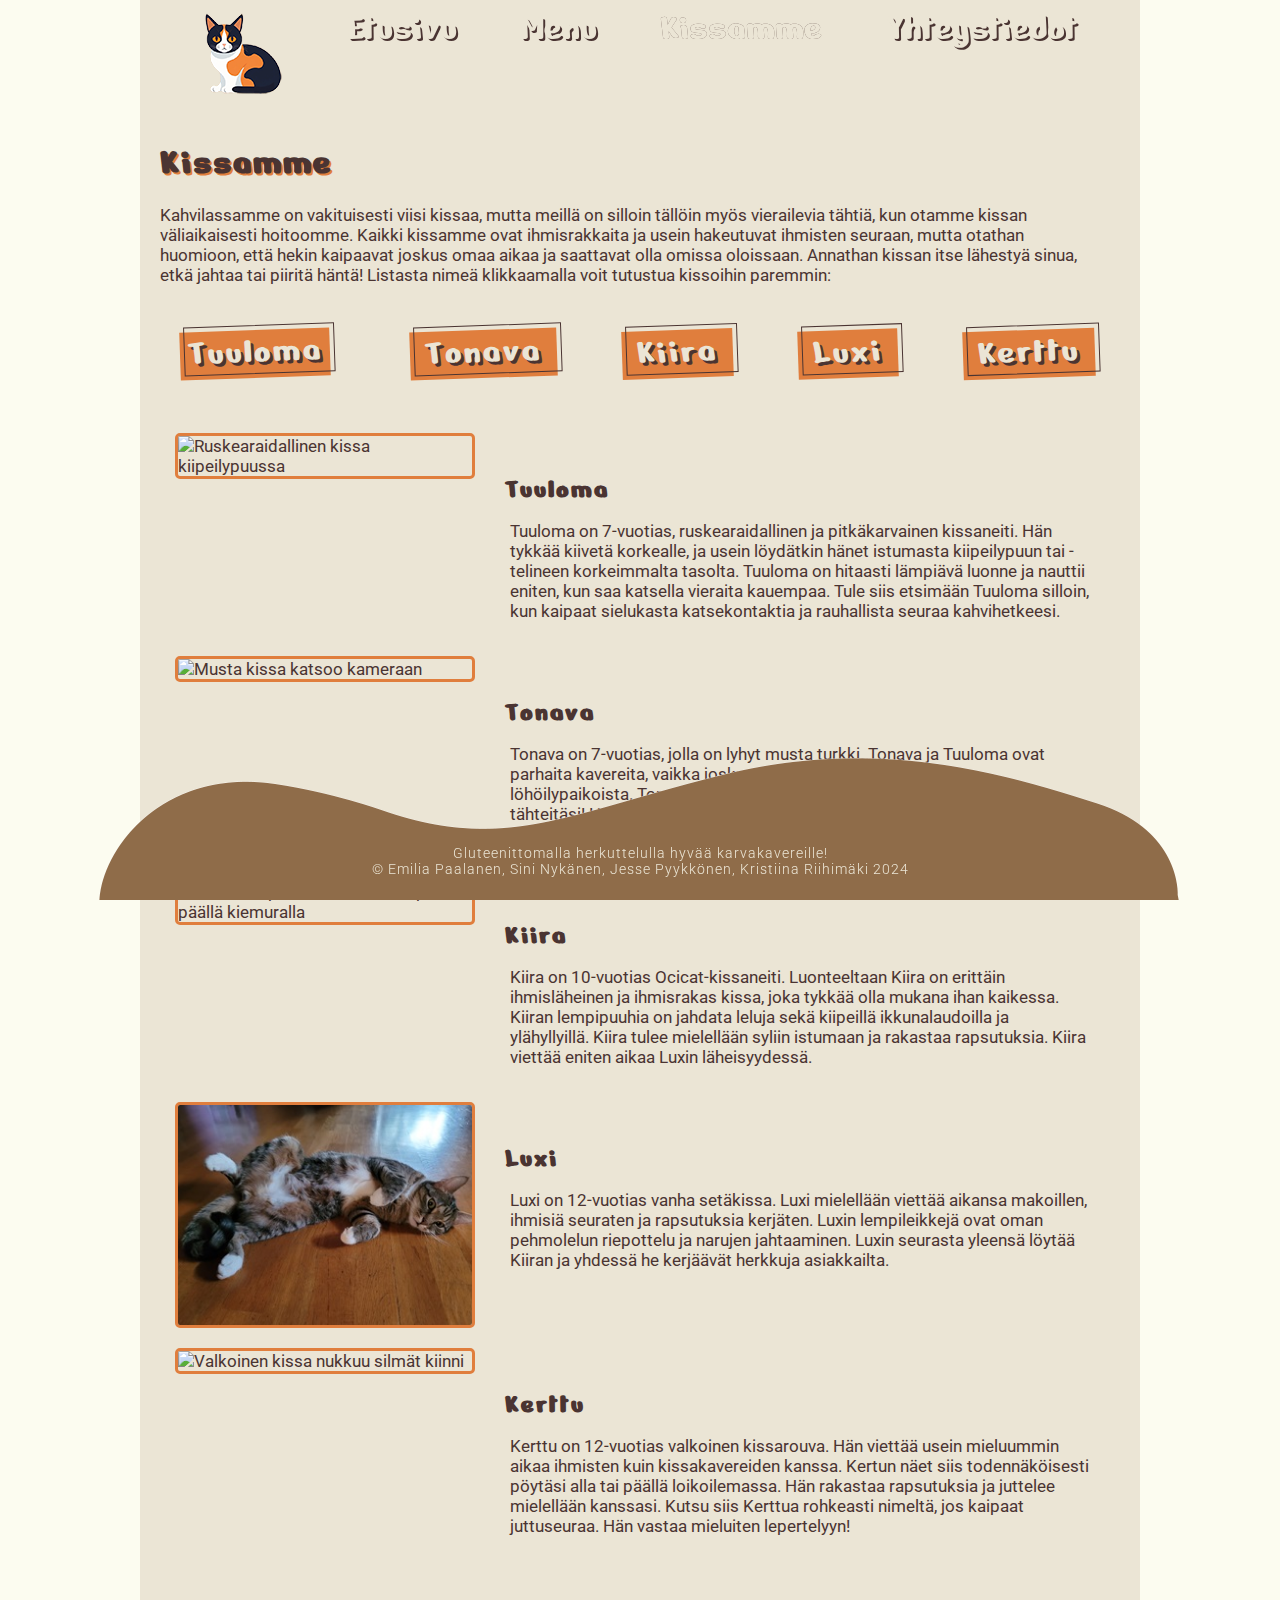
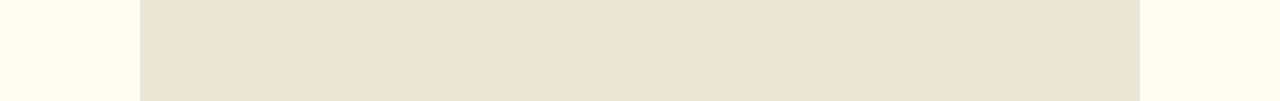
==== commit 1464f354: "ankkurit" ====
--- a/kissamme.html
+++ b/kissamme.html
@@ -1,5 +1,5 @@
 <!DOCTYPE html>
-<html lang="en">
+<html lang="fi">
 <head>
   <meta charset="UTF-8" />
   <meta name="viewport" content="width=device-width, initial-scale=1.0"/>
@@ -45,23 +45,22 @@
 
     
         <main>
+            <div id="lista">
         <h1 id="h1">Kissamme</h1>
         <br>
-        <p class="kissa_p">Kahvilassamme on vakituisesti viisi kissaa, mutta meillä on silloin tällöin myös vierailevia tähtiä, kun otamme kissan väliaikaisesti hoitoomme. Kaikki kissamme ovat ihmisrakkaita ja usein hakeutuvat ihmisten seuraan, mutta otathan huomioon, että hekin kaipaavat joskus omaa aikaa ja saattavat olla omissa oloissaan. Annathan kissan itse lähestyä sinua, etkä jahtaa tai piiritä häntä! Listasta nimeä klikkaamalla voit tutustua kissoihin paremmin: </p>
+        <p>Kahvilassamme on vakituisesti viisi kissaa, mutta meillä on silloin tällöin myös vierailevia tähtiä, kun otamme kissan väliaikaisesti hoitoomme. Kaikki kissamme ovat ihmisrakkaita ja usein hakeutuvat ihmisten seuraan, mutta otathan huomioon, että hekin kaipaavat joskus omaa aikaa ja saattavat olla omissa oloissaan. Annathan kissan itse lähestyä sinua, etkä jahtaa tai piiritä häntä! Listasta nimeä klikkaamalla voit tutustua kissoihin paremmin: </p>
         <br>
-        <ul class="kissalista">
-          <li><a href="#Tuuloma">Tuuloma</a></li>
-          <li><a href="#Tonava">Tonava</a></li>
-          <li><a href="#Kiira">Kiira</a></li>
-          <li><a href="#Luxi">Luxi</a></li>
-          <li><a href="#Kerttu">Kerttu</a></li>
-        </ul>
-        <br><br>
-        
-        <br><br>
+            <ul class="kissalista">
+                <li><a class="button-53" href="#tuuloma">Tuuloma</a></li>
+                <li><a class="button-53" href="#tonava">Tonava</a></li>
+                <li><a class="button-53" href="#kiira">Kiira</a></li>
+                <li><a class="button-53" href="#luxi">Luxi</a></li>
+                <li><a class="button-53" href="#kerttu">Kerttu</a></li>
+            </ul>
+        </div>
         
     <div class="flex-kissat">            
-    <img class="kissamme" src="Kuvat/tuuloma.jpg" alt="Ruskearaidallinen kissa kiipeilypuussa">
+    <img id="tuuloma" class="kissamme" src="Kuvat/tuuloma.jpg" alt="Ruskearaidallinen kissa kiipeilypuussa">
         <div class="tekstikis">
             <h3 class="nimet">Tuuloma</h3>
             <p class="kissa_p"> Tuuloma on 7-vuotias, ruskearaidallinen ja pitkäkarvainen kissaneiti. Hän tykkää kiivetä korkealle, ja usein löydätkin hänet istumasta kiipeilypuun tai -telineen korkeimmalta tasolta. Tuuloma on hitaasti lämpiävä luonne ja nauttii eniten, kun saa katsella vieraita kauempaa. Tule siis etsimään Tuuloma silloin, kun kaipaat sielukasta katsekontaktia ja rauhallista seuraa kahvihetkeesi. </p>
@@ -71,7 +70,7 @@
     <br>
 
     <div class="flex-kissat">            
-    <img class="kissamme" src="Kuvat/tonava.jpg" alt="Musta kissa katsoo kameraan">
+    <img id="tonava" class="kissamme" src="Kuvat/tonava.jpg" alt="Musta kissa katsoo kameraan">
         <div class="tekstikis">
             <h3 class="nimet">Tonava</h3>
             <p class="kissa_p">Tonava on 7-vuotias, jolla on lyhyt musta turkki. Tonava ja Tuuloma ovat parhaita kavereita, vaikka joskus he kinastelevatkin parhaista löhöilypaikoista. Tonava on perso herkuille, joten hän saattaa kärkkyä tähteitäsi! Hän osaa myös tehdä temppuja herkkujen eteen, ja halutessasi voit kysyä henkilökuntaamme näyttämään. </p>
@@ -81,7 +80,7 @@
     <br>
 
     <div class="flex-kissat">            
-        <img class="kissamme" src="Kuvat/kiira.jpg" alt="Ruskea täplikäs kissa makaa peiton päällä kiemuralla">
+        <img id="kiira" class="kissamme" src="Kuvat/kiira.jpg" alt="Ruskea täplikäs kissa makaa peiton päällä kiemuralla">
         <div class="tekstikis">
             <h3 class="nimet">Kiira</h3>
             <p class="kissa_p">Kiira on 10-vuotias Ocicat-kissaneiti. Luonteeltaan Kiira on erittäin ihmisläheinen ja ihmisrakas kissa, joka tykkää olla mukana ihan kaikessa. Kiiran lempipuuhia on jahdata leluja sekä kiipeillä ikkunalaudoilla ja ylähyllyillä. Kiira tulee mielellään syliin istumaan ja rakastaa rapsutuksia. Kiira viettää eniten aikaa Luxin läheisyydessä.</p>
@@ -91,7 +90,7 @@
     <br>
 
     <div class="flex-kissat">            
-    <img class="kissamme" src="Kuvat/luxi.jpg" alt="Monivärinen kissa makaa kyljellään ja paljastaa vatsansa">
+    <img id="luxi" class="kissamme" src="Kuvat/luxi.jpg" alt="Monivärinen kissa makaa kyljellään ja paljastaa vatsansa">
         <div class="tekstikis">
             <h3 class="nimet">Luxi</h3>
             <p class="kissa_p">Luxi on 12-vuotias vanha setäkissa. Luxi mielellään viettää aikansa makoillen, ihmisiä seuraten ja rapsutuksia kerjäten. Luxin lempileikkejä ovat oman pehmolelun riepottelu ja narujen jahtaaminen. Luxin seurasta yleensä löytää Kiiran ja yhdessä he kerjäävät herkkuja asiakkailta.</p>
@@ -101,7 +100,7 @@
     <br>
 
     <div class="flex-kissat">            
-    <img class="kissamme" src="Kuvat/kerttu.jpg" alt="Valkoinen kissa nukkuu silmät kiinni">
+    <img id="kerttu" class="kissamme" src="Kuvat/kerttu.jpg" alt="Valkoinen kissa nukkuu silmät kiinni">
         <div class="tekstikis">
             <h3 class="nimet">Kerttu</h3>
             <p class="kissa_p">Kerttu on 12-vuotias valkoinen kissarouva. Hän viettää usein mieluummin aikaa ihmisten kuin kissakavereiden kanssa. Kertun näet siis todennäköisesti pöytäsi alla tai päällä loikoilemassa. Hän rakastaa rapsutuksia ja juttelee mielellään kanssasi. Kutsu siis Kerttua rohkeasti nimeltä, jos kaipaat juttuseuraa. Hän vastaa mieluiten lepertelyyn!</div>
--- a/style.css
+++ b/style.css
@@ -113,12 +113,13 @@
 
     /* logo Style */
     #logo {
-      max-width: 70px;
+      max-width: 100%;
     }
 
     /* Link Styles - ÄLÄ MUUTA*/
+
     a {
-      color: #ebe5d5;
+      color: #4a3432;
     }
     
     a:hover {
@@ -128,6 +129,7 @@
 
     .nav-links a {
       text-decoration: none;
+      color: #ebe5d5;
     }
 
     .nav-links a:hover {
@@ -156,99 +158,6 @@
       border: none;
       padding: 14px;
       cursor: pointer;
-    }
-
-    /* Media Queries - eli responisiiviset stylet mobiilinäkymään - voit lisätä, mutta ÄLÄ MUUTA olemassa olevia */
-    @media (max-width: 600px) {
-
-      main {
-        padding-top: 100px;
-      }
-
-      .nav-links {
-          display: none;
-          flex-direction: column;
-          width: 100%;
-          position: absolute;
-          background-color: #e07e3d;
-          top: 50px;
-          height: 100vh;
-          justify-content: center;
-      }
-
-      .nav-links > a {
-          font-size: 45px;
-          padding: 0px 50px 50px 50px;
-          text-shadow: 4px 4px #4a3432;
-      }
-
-      .toggle-button {
-          display: block;
-          position: absolute;
-          right: 20px;
-          top: 20px;
-          z-index: 1100;
-          font-size: 30px;
-          text-shadow: 3px 3px #4a3432;
-      }
-
-      .nav-links.active {
-          display: flex;
-      }
-
-      #logo {
-          display: none;
-      }
-
-      #logo-mobile {
-          display: block;
-          position: absolute;
-          left: 20px;
-          top: 20px;
-      }
-
-      #calicafe {
-          display: block;
-          position: absolute;
-          top: 5px;
-          color: #ebe5d5;
-          font-size: 50px;
-          text-shadow: 3px 3px #4a3432;
-      }
-
-      #kahvi{
-        max-width: 200px;
-        border: 2px solid #e07e3d;
-        
-        }
-        
-      .kissamme{
-        width: 100%;
-        margin: 0px;
-      }
-
-    }
-
-/* Jos esimerkiksi mobiilinäkymään lisätään jotain mitä ei haluta näkyvän selaimessa*/
-    @media (min-width: 600px) { 
-
-      #logo-mobile {
-          display: none;
-      }
-
-      #calicafe {
-          display: none;
-      }
-
-      main {
-        min-height: 800px;
-      }
-    }
-
-    @media (min-height: 800px) { 
-      main {
-        min-height: 850px;
-      }
     }
 
 /* Tähän alle INDEX sivun style */
@@ -286,6 +195,7 @@
 flex-flow: row wrap;
 justify-content: space-evenly;
 align-items: center;
+scroll-margin-top: 100px; 
 }
 
 #menu > div {
@@ -384,13 +294,15 @@
 /* Tähän alle KISSAMME sivun style */
 
 .kissalista {
-  margin-left: 15px;
+  display: flex;
+  flex-flow: row wrap;
+  justify-content: space-evenly;
+  list-style: none;
+  margin-left: -50px;
+}
+
+.kissalista > li {
   padding: 25px;
-  background-color:#fcfcf0;
-  max-width: 90%;
-  border-radius: 10px;
-  border: 2px solid #e07e3d;
-  font-size: larger;
 }
 
 .kissamme {
@@ -428,6 +340,22 @@
   margin-top: 15px;
 }
 
+#tuuloma {
+  scroll-margin-top: 120px; 
+}
+#tonava {
+  scroll-margin-top: 120px; 
+}
+#kiira {
+  scroll-margin-top: 120px; 
+}
+#luxi {
+  scroll-margin-top: 120px; 
+}
+#kerttu {
+  scroll-margin-top: 120px; 
+}
+
 /* Tähän alle YHTEYSTIEDOT sivun style */
 
 .container {
@@ -451,8 +379,116 @@
 margin-top: 25px;
 margin-right: 5px;
 
-
-}
+}
+
+    /* Media Queries - eli responisiiviset stylet mobiilinäkymään - voit lisätä, mutta ÄLÄ MUUTA olemassa olevia */
+    @media (max-width: 600px) {
+
+      main {
+        padding-top: 100px;
+      }
+
+      .nav-links {
+          display: none;
+          flex-direction: column;
+          width: 100%;
+          position: absolute;
+          background-color: #e07e3d;
+          top: 50px;
+          height: 100vh;
+          justify-content: center;
+      }
+
+      .nav-links > a {
+          font-size: 45px;
+          padding: 0px 50px 50px 50px;
+          text-shadow: 4px 4px #4a3432;
+      }
+
+      .toggle-button {
+          display: block;
+          position: absolute;
+          right: 20px;
+          top: 20px;
+          z-index: 1100;
+          font-size: 30px;
+          text-shadow: 3px 3px #4a3432;
+      }
+
+      .nav-links.active {
+          display: flex;
+      }
+
+      #logo {
+          display: none;
+      }
+
+      #logo-mobile {
+          display: block;
+          position: absolute;
+          left: 20px;
+          top: 5px;
+          max-height: 70px;
+      }
+
+      #calicafe {
+          display: block;
+          position: absolute;
+          top: 5px;
+          color: #ebe5d5;
+          font-size: 50px;
+          text-shadow: 3px 3px #4a3432;
+      }
+
+      #kahvi{
+        max-width: 200px;
+        border: 2px solid #e07e3d;
+        
+        }
+        
+      .kissamme{
+        width: 100%;
+        margin: 0px;
+      }
+
+      .kissalista > li {
+        margin: 0px;
+      }
+      
+      .kissa_p {
+        margin-left: 0px;
+        padding-left: 5px;
+        max-width: 100%;
+      }
+      .nimet{
+        padding-left: 5px ;
+        margin-top: 15px;
+      }
+
+    }
+
+/* Jos esimerkiksi mobiilinäkymään lisätään jotain mitä ei haluta näkyvän selaimessa*/
+    @media (min-width: 600px) { 
+
+      #logo-mobile {
+          display: none;
+      }
+
+      #calicafe {
+          display: none;
+      }
+
+      main {
+        min-height: 800px;
+      }
+    }
+
+    @media (min-height: 800px) { 
+      main {
+        min-height: 850px;
+      }
+    }
+
 
 /* Fontit - Näistä voi kopioida itselleen fontin styleen jos se eroaa normaalista (roboto, 300, normal) 
 
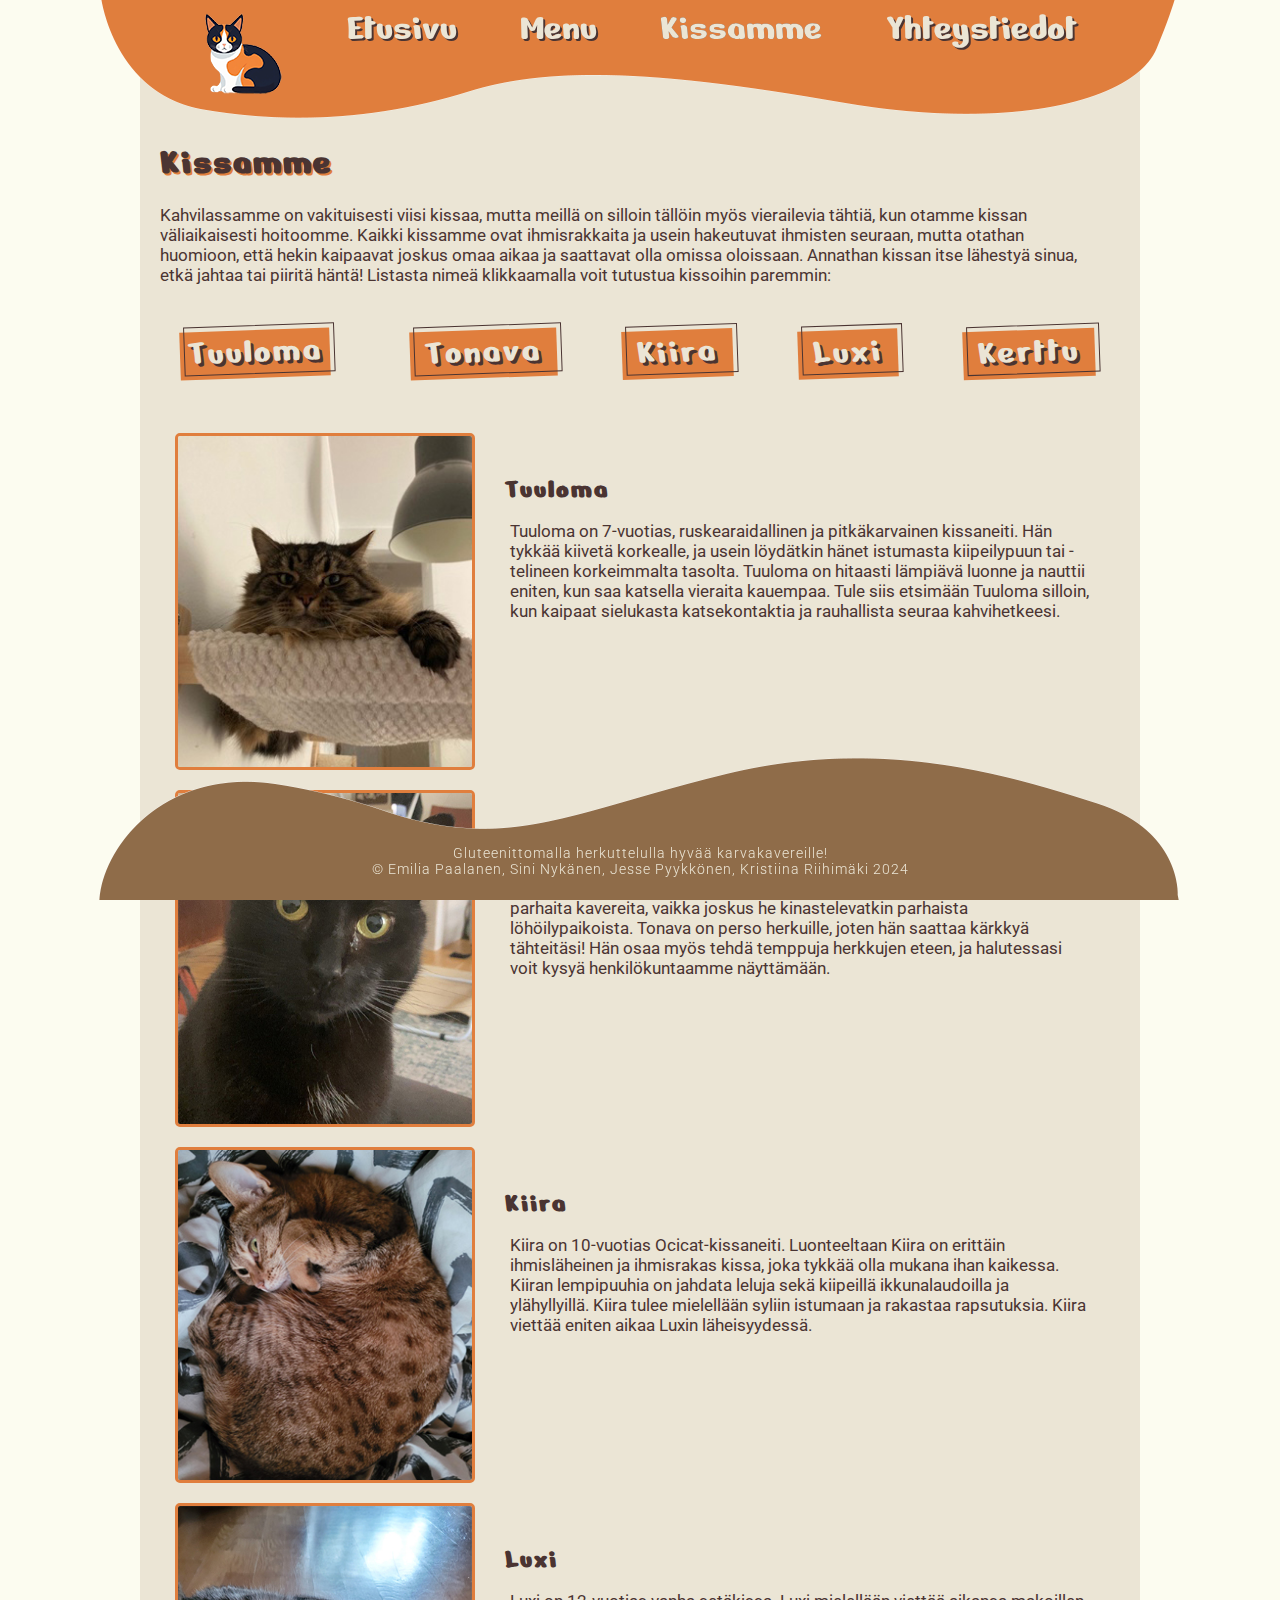
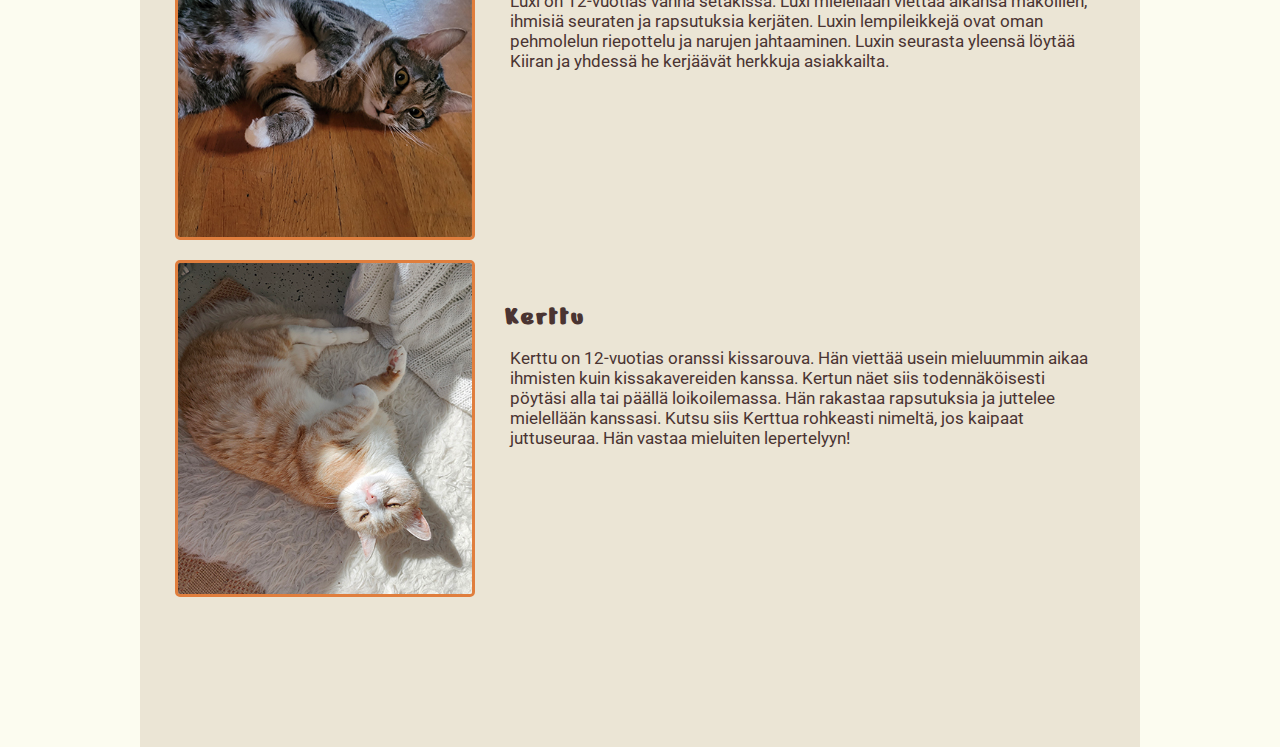
==== commit 2c22345b: "Merge branch 'main' of https://github.com/bhq718/calicafe.github.io" ====
--- a/kissamme.html
+++ b/kissamme.html
@@ -1,124 +1,109 @@
 <!DOCTYPE html>
 <html lang="fi">
-<head>
-  <meta charset="UTF-8" />
-  <meta name="viewport" content="width=device-width, initial-scale=1.0"/>
-  <meta
-      name="description"
-      content="Gluteenittomalla herkuttelulla hyvää karvakavereille!"/>
-  <meta
-      name="keywords"
-      content="Kahvila, kissat, leivokset, gluteeniton"/>
-
-  <link rel="stylesheet" type="text/css" href="style.css">
-  <link rel="preconnect" href="https://fonts.googleapis.com" />
-  <link rel="preconnect" href="https://fonts.gstatic.com" crossorigin />
-  <link href="https://fonts.googleapis.com/css2?family=Nerko+One&family=Roboto:wght@300;400;900&display=swap" rel="stylesheet"/>
- 
-  <title>CaliCafé - Gluteenitonta herkuttelua</title>
-  <style>
-
-  </style>
-</head>
-    <body>
-
+   <head>
+      <meta charset="UTF-8" />
+      <meta name="viewport" content="width=device-width, initial-scale=1.0"/>
+      <meta
+         name="description"
+         content="Gluteenittomalla herkuttelulla hyvää karvakavereille!"/>
+      <meta
+         name="keywords"
+         content="Kahvila, kissat, leivokset, gluteeniton"/>
+      <link rel="stylesheet" type="text/css" href="style.css">
+      <link rel="preconnect" href="https://fonts.googleapis.com" />
+      <link rel="preconnect" href="https://fonts.gstatic.com" crossorigin />
+      <link href="https://fonts.googleapis.com/css2?family=Nerko+One&family=Roboto:wght@300;400;900&display=swap" rel="stylesheet"/>
+      <title>CaliCafé - Gluteenitonta herkuttelua</title>
+      <style>
+      </style>
+   </head>
+   <body>
       <header>
-        <img
+         <img
             id="logo-mobile"
             src="https://bhq718.github.io/Kuvat/logo.png"
             alt="Simppeli illustraatio calico kissasta istumassa"/>
-        <p id="calicafe">CaliCafé</p>
-
-        <button class="toggle-button" id="toggle-button">☰</button>
-
-        <div class="nav-links" id="nav-links">
+         <p id="calicafe">CaliCafé</p>
+         <button class="toggle-button" id="toggle-button">☰</button>
+         <div class="nav-links" id="nav-links">
             <img
-                id="logo"
-                src="https://bhq718.github.io/Kuvat/logo.png"
-                alt="Simppeli illustraatio calico kissasta istumassa"/>
+               id="logo"
+               src="https://bhq718.github.io/Kuvat/logo.png"
+               alt="Simppeli illustraatio calico kissasta istumassa"/>
             <a href="index.html">Etusivu</a>
             <a href="index.html#menu">Menu</a>
             <a href="kissamme.html" class="active">Kissamme</a>
             <a href="yhteystiedot.html">Yhteystiedot</a>
-        </div>
-    </header>
-
-    
-        <main>
-            <div id="lista">
-        <h1 id="h1">Kissamme</h1>
-        <br>
-        <p>Kahvilassamme on vakituisesti viisi kissaa, mutta meillä on silloin tällöin myös vierailevia tähtiä, kun otamme kissan väliaikaisesti hoitoomme. Kaikki kissamme ovat ihmisrakkaita ja usein hakeutuvat ihmisten seuraan, mutta otathan huomioon, että hekin kaipaavat joskus omaa aikaa ja saattavat olla omissa oloissaan. Annathan kissan itse lähestyä sinua, etkä jahtaa tai piiritä häntä! Listasta nimeä klikkaamalla voit tutustua kissoihin paremmin: </p>
-        <br>
+         </div>
+      </header>
+      <main>
+         <div id="lista">
+            <h1 id="h1">Kissamme</h1>
+            <br>
+            <p>Kahvilassamme on vakituisesti viisi kissaa, mutta meillä on silloin tällöin myös vierailevia tähtiä, kun otamme kissan väliaikaisesti hoitoomme. 
+               Kaikki kissamme ovat ihmisrakkaita ja usein hakeutuvat ihmisten seuraan, mutta otathan huomioon, että hekin kaipaavat joskus omaa aikaa ja saattavat olla 
+               omissa oloissaan. Annathan kissan itse lähestyä sinua, etkä jahtaa tai piiritä häntä! Listasta nimeä klikkaamalla voit tutustua kissoihin paremmin: 
+            </p>
+            <br>
             <ul class="kissalista">
-                <li><a class="button-53" href="#tuuloma">Tuuloma</a></li>
-                <li><a class="button-53" href="#tonava">Tonava</a></li>
-                <li><a class="button-53" href="#kiira">Kiira</a></li>
-                <li><a class="button-53" href="#luxi">Luxi</a></li>
-                <li><a class="button-53" href="#kerttu">Kerttu</a></li>
+               <li><a class="button-53" href="#tuuloma">Tuuloma</a></li>
+               <li><a class="button-53" href="#tonava">Tonava</a></li>
+               <li><a class="button-53" href="#kiira">Kiira</a></li>
+               <li><a class="button-53" href="#luxi">Luxi</a></li>
+               <li><a class="button-53" href="#kerttu">Kerttu</a></li>
             </ul>
-        </div>
-        
-    <div class="flex-kissat">            
-    <img id="tuuloma" class="kissamme" src="Kuvat/tuuloma.jpg" alt="Ruskearaidallinen kissa kiipeilypuussa">
-        <div class="tekstikis">
-            <h3 class="nimet">Tuuloma</h3>
-            <p class="kissa_p"> Tuuloma on 7-vuotias, ruskearaidallinen ja pitkäkarvainen kissaneiti. Hän tykkää kiivetä korkealle, ja usein löydätkin hänet istumasta kiipeilypuun tai -telineen korkeimmalta tasolta. Tuuloma on hitaasti lämpiävä luonne ja nauttii eniten, kun saa katsella vieraita kauempaa. Tule siis etsimään Tuuloma silloin, kun kaipaat sielukasta katsekontaktia ja rauhallista seuraa kahvihetkeesi. </p>
-        </div> 
-    </div>
-
-    <br>
-
-    <div class="flex-kissat">            
-    <img id="tonava" class="kissamme" src="Kuvat/tonava.jpg" alt="Musta kissa katsoo kameraan">
-        <div class="tekstikis">
-            <h3 class="nimet">Tonava</h3>
-            <p class="kissa_p">Tonava on 7-vuotias, jolla on lyhyt musta turkki. Tonava ja Tuuloma ovat parhaita kavereita, vaikka joskus he kinastelevatkin parhaista löhöilypaikoista. Tonava on perso herkuille, joten hän saattaa kärkkyä tähteitäsi! Hän osaa myös tehdä temppuja herkkujen eteen, ja halutessasi voit kysyä henkilökuntaamme näyttämään. </p>
-        </div> 
-    </div>
-
-    <br>
-
-    <div class="flex-kissat">            
-        <img id="kiira" class="kissamme" src="Kuvat/kiira.jpg" alt="Ruskea täplikäs kissa makaa peiton päällä kiemuralla">
-        <div class="tekstikis">
-            <h3 class="nimet">Kiira</h3>
-            <p class="kissa_p">Kiira on 10-vuotias Ocicat-kissaneiti. Luonteeltaan Kiira on erittäin ihmisläheinen ja ihmisrakas kissa, joka tykkää olla mukana ihan kaikessa. Kiiran lempipuuhia on jahdata leluja sekä kiipeillä ikkunalaudoilla ja ylähyllyillä. Kiira tulee mielellään syliin istumaan ja rakastaa rapsutuksia. Kiira viettää eniten aikaa Luxin läheisyydessä.</p>
-        </div> 
-    </div>
-
-    <br>
-
-    <div class="flex-kissat">            
-    <img id="luxi" class="kissamme" src="Kuvat/luxi.jpg" alt="Monivärinen kissa makaa kyljellään ja paljastaa vatsansa">
-        <div class="tekstikis">
-            <h3 class="nimet">Luxi</h3>
-            <p class="kissa_p">Luxi on 12-vuotias vanha setäkissa. Luxi mielellään viettää aikansa makoillen, ihmisiä seuraten ja rapsutuksia kerjäten. Luxin lempileikkejä ovat oman pehmolelun riepottelu ja narujen jahtaaminen. Luxin seurasta yleensä löytää Kiiran ja yhdessä he kerjäävät herkkuja asiakkailta.</p>
-        </div> 
-    </div>
-
-    <br>
-
-    <div class="flex-kissat">            
-    <img id="kerttu" class="kissamme" src="Kuvat/kerttu.jpg" alt="Valkoinen kissa nukkuu silmät kiinni">
-        <div class="tekstikis">
-            <h3 class="nimet">Kerttu</h3>
-            <p class="kissa_p">Kerttu on 12-vuotias valkoinen kissarouva. Hän viettää usein mieluummin aikaa ihmisten kuin kissakavereiden kanssa. Kertun näet siis todennäköisesti pöytäsi alla tai päällä loikoilemassa. Hän rakastaa rapsutuksia ja juttelee mielellään kanssasi. Kutsu siis Kerttua rohkeasti nimeltä, jos kaipaat juttuseuraa. Hän vastaa mieluiten lepertelyyn!</div>
-        </div>
-    </div>
-
-        </main>
-        <footer>
-          <p>Gluteenittomalla herkuttelulla hyvää karvakavereille!</p>
-          <p>© Emilia Paalanen, Sini Nykänen, Jesse Pyykkönen, Kristiina Riihimäki 2024</p>
+         </div>
+         <div class="flex-kissat">
+            <img id="tuuloma" class="kissamme" src="Kuvat/tuuloma.jpg" alt="Ruskearaidallinen kissa kiipeilypuussa">
+            <div class="tekstikis">
+               <h3 class="nimet">Tuuloma</h3>
+               <p class="kissa_p"> Tuuloma on 7-vuotias, ruskearaidallinen ja pitkäkarvainen kissaneiti. Hän tykkää kiivetä korkealle, ja usein löydätkin hänet istumasta kiipeilypuun tai -telineen korkeimmalta tasolta. Tuuloma on hitaasti lämpiävä luonne ja nauttii eniten, kun saa katsella vieraita kauempaa. Tule siis etsimään Tuuloma silloin, kun kaipaat sielukasta katsekontaktia ja rauhallista seuraa kahvihetkeesi. </p>
+            </div>
+         </div>
+         <br>
+         <div class="flex-kissat">
+            <img id="tonava" class="kissamme" src="Kuvat/tonava.jpg" alt="Musta kissa katsoo kameraan">
+            <div class="tekstikis">
+               <h3 class="nimet">Tonava</h3>
+               <p class="kissa_p">Tonava on 7-vuotias, jolla on lyhyt musta turkki. Tonava ja Tuuloma ovat parhaita kavereita, vaikka joskus he kinastelevatkin parhaista löhöilypaikoista. Tonava on perso herkuille, joten hän saattaa kärkkyä tähteitäsi! Hän osaa myös tehdä temppuja herkkujen eteen, ja halutessasi voit kysyä henkilökuntaamme näyttämään. </p>
+            </div>
+         </div>
+         <br>
+         <div class="flex-kissat">
+            <img id="kiira" class="kissamme" src="Kuvat/kiira.jpg" alt="Ruskea täplikäs kissa makaa peiton päällä kiemuralla">
+            <div class="tekstikis">
+               <h3 class="nimet">Kiira</h3>
+               <p class="kissa_p">Kiira on 10-vuotias Ocicat-kissaneiti. Luonteeltaan Kiira on erittäin ihmisläheinen ja ihmisrakas kissa, joka tykkää olla mukana ihan kaikessa. Kiiran lempipuuhia on jahdata leluja sekä kiipeillä ikkunalaudoilla ja ylähyllyillä. Kiira tulee mielellään syliin istumaan ja rakastaa rapsutuksia. Kiira viettää eniten aikaa Luxin läheisyydessä.</p>
+            </div>
+         </div>
+         <br>
+         <div class="flex-kissat">
+            <img id="luxi" class="kissamme" src="Kuvat/luxi.jpg" alt="Monivärinen kissa makaa kyljellään ja paljastaa vatsansa">
+            <div class="tekstikis">
+               <h3 class="nimet">Luxi</h3>
+               <p class="kissa_p">Luxi on 12-vuotias vanha setäkissa. Luxi mielellään viettää aikansa makoillen, ihmisiä seuraten ja rapsutuksia kerjäten. Luxin lempileikkejä ovat oman pehmolelun riepottelu ja narujen jahtaaminen. Luxin seurasta yleensä löytää Kiiran ja yhdessä he kerjäävät herkkuja asiakkailta.</p>
+            </div>
+         </div>
+         <br>
+         <div class="flex-kissat">
+            <img id="kerttu" class="kissamme" src="Kuvat/kerttu.jpg" alt="Valkoinen kissa nukkuu silmät kiinni">
+            <div class="tekstikis">
+               <h3 class="nimet">Kerttu</h3>
+               <p class="kissa_p">Kerttu on 12-vuotias oranssi kissarouva. Hän viettää usein mieluummin aikaa ihmisten kuin kissakavereiden kanssa. Kertun näet siis todennäköisesti pöytäsi alla tai päällä loikoilemassa. Hän rakastaa rapsutuksia ja juttelee mielellään kanssasi. Kutsu siis Kerttua rohkeasti nimeltä, jos kaipaat juttuseuraa. Hän vastaa mieluiten lepertelyyn! </p>
+            </div>
+         </div>
+      </main>
+      <footer>
+         <p>Gluteenittomalla herkuttelulla hyvää karvakavereille!</p>
+         <p>© Emilia Paalanen, Sini Nykänen, Jesse Pyykkönen, Kristiina Riihimäki 2024</p>
       </footer>
       <script>
-        const toggleButton = document.getElementById('toggle-button');
-        const navLinks = document.getElementById('nav-links');
-
-        toggleButton.addEventListener('click', () => {
-            navLinks.classList.toggle('active');
-        });
-    </script>
-    </body>
+         const toggleButton = document.getElementById('toggle-button');
+         const navLinks = document.getElementById('nav-links');
+         
+         toggleButton.addEventListener('click', () => {
+             navLinks.classList.toggle('active');
+         });
+      </script>
+   </body>
 </html>--- a/style.css
+++ b/style.css
@@ -9,15 +9,16 @@
 
         */
 
-    /* Global Styles - ÄLÄ MUUTA 
-    * universaalinen koodi, joka valitsee kaikki elementit */
-
+        /* Global Styles - ÄLÄ MUUTA 
+
+    * universaalinen koodi, joka valitsee kaikki elementit. margin ja padding 0 varmistaa, 
+    että esimerkiksi footer ja header ovat ruudun reunoissa kiinni, eikä tule pakotettua marginia.*/
     * {
       margin: 0;
       padding: 0;
       box-sizing: border-box;
     }
-
+    /* tekee scrollauksesta pehmeän eikä hyppää suoraan tekstiin kun klikkaa esim menua tai kissojen nimiä */
     html {
       scroll-behavior: smooth;
     }
@@ -36,7 +37,9 @@
       overflow-y: scroll;
     }
 
-    /* Header Styles - ÄLÄ MUUTA */
+    /* Header Styles - ÄLÄ MUUTA 
+    Headerissä (ja footerissa) käytetty taustakuvaa värin sijaan. 
+    z-index varmistaa, että kyseinen elementti on kaikista päällimmäisin muihin verrattuna */
     header {
       display: flex;
       justify-content: center;
@@ -56,7 +59,7 @@
       text-shadow: 2px 2px #4a3432;
       color: #ebe5d5;
     }
-    
+
     /* Heading Styles - ÄLÄ MUUTA */
     h1 {
       font-family: "Nerko One", system-ui;
@@ -76,12 +79,14 @@
       font-size: 27px;
       letter-spacing: 2px;
     }
+
+
+    /* Main Content Styles - ÄLÄ MUUTA 
+    Bodyn päälle tuleva main content box jolla varmistetaan, että isolla screenillä nettisivu ei leviä koko leveydelle vaan pysyy helposti luettavana */
     
-
-    /* Main Content Styles - ÄLÄ MUUTA */
     main {
       background-color: #ebe5d5;
-      font-family: "Roboto", system-ui; 
+      font-family: "Roboto", system-ui;
       font-size: 17px;
       padding: 140px 35px 150px 20px;
       margin: auto;
@@ -105,7 +110,7 @@
       z-index: 1000;
       color: #ebe5d5;
       text-align: center;
-      font-family: "Roboto", system-ui; 
+      font-family: "Roboto", system-ui;
       font-weight: 300;
       font-size: 14px;
       letter-spacing: 1px;
@@ -117,11 +122,11 @@
     }
 
     /* Link Styles - ÄLÄ MUUTA*/
-
+    /* Normaalin linkin ja navigaatiossa olevan linkin väri eroaa toisistaan. */
     a {
       color: #4a3432;
     }
-    
+
     a:hover {
       color: #4a3432;
       text-decoration: underline;
@@ -136,7 +141,8 @@
       color: #ebe5d5;
       text-decoration: underline;
     }
-    
+
+    /*navigaation asettelu flexboxina */ 
     .nav-links {
       display: flex;
       flex-grow: 1;
@@ -144,13 +150,14 @@
       max-width: 1000px;
       margin-top: -45px;
     }
-
+    /* Näyttää aktiivisen sivun navigaatiossa */
     .active {
       color: #4a3432;
       text-shadow: 0px 0px #4a3432;
     }
 
-    /* Toggle Button Styles - ÄLÄ MUUTA*/
+    /* Toggle Button Styles - ÄLÄ MUUTA
+    Hamburger menu */
     .toggle-button {
       display: none;
       background-color: #e07e3d;
@@ -160,226 +167,224 @@
       cursor: pointer;
     }
 
-/* Tähän alle INDEX sivun style */
-
-#taulukko{
-  max-width: 350px;
-  width: 100%;
-  border: 2px solid #e07e3d ;
-  border-collapse: collapse;
-  border-spacing: 30px;
-  margin-left: 10px;
-  margin-top: 10px;
-  padding: 10px;
-}
-
-th {
-max-width: 100px;
-  background-color: #e07e3d ;
-  opacity: 80%;
-color: #4a3432;
-padding: 10px;
-border-bottom: 2px solid #e07e3d;
-}
-
-td {
-  border-bottom: 2px solid #e07e3d;
-  padding-left: 10px;
-  padding-top: 4px;
-  padding-bottom: 4px;
-  
-}
-
-#menu {
-display: flex;
-flex-flow: row wrap;
-justify-content: space-evenly;
-align-items: center;
-scroll-margin-top: 100px; 
-}
-
-#menu > div {
-width: 50%;
-
-}
-
-#menukuva{
-display:flex;
-flex-direction: row;
-justify-content: space-evenly;
-
-}
-
-.kahvi{
-width: 50%;
-max-width: 250px;
-border: 3px solid #e07e3d;
-border-radius: 5px;
-}
-
-#esittely{
-display:flex;
-flex-wrap: wrap;
-align-items: flex-start;
-justify-content:space-between;
-}
-
-#teksti{
-display:flex;
-flex-direction: column;
-flex:1;
-min-width: 200px;
-padding-right: 10px;
-}
-
-#kahvila{
-width: 100%;
-max-width: 400px;
-margin-top: 20px;
-border: 3px solid #e07e3d;
-border-radius: 5px;
-}
-
-.button  {
-max-width: 150px;
-}
-
-.button-53 {
-background-color: #e07e3d;
-border: 0px solid #8f6c49;
-box-sizing: border-box;
-color: #ebe5d5;
-text-shadow: 3px 3px #4a3432;
-text-decoration: none;
-display: flex;
-font-family:"Nerko One", system-ui;
-font-size: 36px;
-letter-spacing: 2px;
-padding-bottom: 5px;
-justify-content: center;
-position: relative;
-text-align: center;
-width: 100%;
-max-width: 150px;
-cursor: pointer;
-transform: rotate(-2deg);
-touch-action: manipulation;
-margin-left: 30px;
-margin-bottom: 30px;
-}
-
-.button-53:focus {
-outline: 0;
-}
-
-.button-53:hover {
-text-shadow: 0px 0px #4a3432;
-}
-
-.button-53:after {
-content: '';
-position: absolute;
-border: 1px solid #4a3432;
-bottom: 4px;
-left: 4px;
-width: calc(100% - 1px);
-height: calc(100% - 1px);
-}
-
-.button-53:hover:after {
-bottom: 2px;
-left: 2px;
-}
-
-/* Tähän alle KISSAMME sivun style */
-
-.kissalista {
-  display: flex;
-  flex-flow: row wrap;
-  justify-content: space-evenly;
-  list-style: none;
-  margin-left: -50px;
-}
-
-.kissalista > li {
-  padding: 25px;
-}
-
-.kissamme {
-  width: 60%;
-  max-width: 300px;
-  border: 3px solid #e07e3d;
-  margin-left: 15px;
-  border-radius: 5px;
-}
-
-.kissa_p {
-  margin-left: 20px;
-  padding: 15px;
-  max-width: 100%;
-}
-
-.flex-kissat{
-  display:flex;
-  flex-wrap: wrap;
-  align-items: flex-start;
-  justify-content:space-evenly;
-}
-
-.tekstikis{
-  display:flex;
-  flex-direction: column;
-  flex:1;
-  min-width: 250px;
-  width: 100%;
-  margin-top: 25px;
-}
-
-.nimet{
-  padding-left: 30px;
-  margin-top: 15px;
-}
-
-#tuuloma {
-  scroll-margin-top: 120px; 
-}
-#tonava {
-  scroll-margin-top: 120px; 
-}
-#kiira {
-  scroll-margin-top: 120px; 
-}
-#luxi {
-  scroll-margin-top: 120px; 
-}
-#kerttu {
-  scroll-margin-top: 120px; 
-}
-
-/* Tähän alle YHTEYSTIEDOT sivun style */
-
-.container {
-  display: flex;
-  flex-wrap: wrap;
-  align-items: flex-start;
-  justify-content: space-between;
-}
-
-.text {
-  display: flex;
-  flex-direction: column;
-  flex: 2;
-
-}
-
-#kartta {
-max-width: 500px;
-border: 3px solid #e07e3d;
-border-radius: 5px;
-margin-top: 25px;
-margin-right: 5px;
-
-}
+    /* Tähän alle INDEX sivun style */
+
+    #taulukko {
+      max-width: 350px;
+      width: 100%;
+      border: 2px solid #e07e3d;
+      border-collapse: collapse;
+      border-spacing: 30px;
+      margin-left: 10px;
+      margin-top: 10px;
+      padding: 10px;
+    }
+    /*th on otsikko rivi ja td on solu */
+    th {
+      max-width: 100px;
+      background-color: #e07e3d;
+      opacity: 80%;
+      color: #4a3432;
+      padding: 10px;
+      border-bottom: 2px solid #e07e3d;
+    }
+
+    td {
+      border-bottom: 2px solid #e07e3d;
+      padding-left: 10px;
+      padding-top: 4px;
+      padding-bottom: 4px;
+
+    }
+
+    #menu {
+      display: flex;
+      flex-flow: row wrap;
+      justify-content: space-evenly;
+      align-items: center;
+      scroll-margin-top: 100px;
+    }
+
+    #menu>div {
+      width: 50%;
+
+    }
+
+    #menukuva {
+      display: flex;
+      flex-direction: row;
+      justify-content: space-evenly;
+
+    }
+
+    .kahvi {
+      width: 50%;
+      max-width: 250px;
+      border: 3px solid #e07e3d;
+      border-radius: 5px;
+      margin-top: 15px;
+    }
+
+    #esittely {
+      display: flex;
+      flex-wrap: wrap;
+      align-items: flex-start;
+      justify-content: space-between;
+    }
+
+    #teksti {
+      display: flex;
+      flex-direction: column;
+      flex: 1;
+      min-width: 200px;
+      padding-right: 10px;
+    }
+
+    #kahvila {
+      width: 100%;
+      max-width: 400px;
+      margin-top: 20px;
+      border: 3px solid #e07e3d;
+      border-radius: 5px;
+    }
+
+    /*Buttonin kaltevuus tulee transform määräyksellä rotate. Kun hiiren vie buttonin päälle, hover ja after tyylittelyllä buttonin border siirtyy lähemmäs buttonia. Hover tarkoittaa, kun hiiren vie buttonin tai objektin päälle ja after tarkoittaa sitä, kun buttonia tai objektia on painettu*/
+    .button {
+      max-width: 150px;
+    }
+
+    .button-53 {
+      background-color: #e07e3d;
+      border: 0px solid #8f6c49;
+      box-sizing: border-box;
+      color: #ebe5d5;
+      text-shadow: 3px 3px #4a3432;
+      text-decoration: none;
+      display: flex;
+      font-family: "Nerko One", system-ui;
+      font-size: 36px;
+      letter-spacing: 2px;
+      padding-bottom: 5px;
+      justify-content: center;
+      position: relative;
+      text-align: center;
+      width: 100%;
+      max-width: 150px;
+      max-height: 50px;
+      cursor: pointer;
+      transform: rotate(-2deg);
+      touch-action: manipulation;
+      margin-left: 30px;
+      margin-bottom: 30px;
+    }
+
+    .button-53:focus {
+      outline: 0;
+    }
+
+    .button-53:hover {
+      text-shadow: 0px 0px #4a3432;
+    }
+
+    .button-53:after {
+      content: '';
+      position: absolute;
+      border: 1px solid #4a3432;
+      bottom: 4px;
+      left: 4px;
+      width: calc(100% - 1px);
+      height: calc(100% - 1px);
+    }
+
+    .button-53:hover:after {
+      bottom: 2px;
+      left: 2px;
+    }
+
+    /* Tähän alle KISSAMME sivun style */
+
+    .kissalista {
+      display: flex;
+      flex-flow: row wrap;
+      justify-content: space-evenly;
+      list-style: none;
+      margin-left: -50px;
+    }
+
+    .kissalista>li {
+      padding: 25px;
+    }
+
+    .kissamme {
+      width: 60%;
+      max-width: 300px;
+      border: 3px solid #e07e3d;
+      margin-left: 15px;
+      border-radius: 5px;
+    }
+
+    .kissa_p {
+      margin-left: 20px;
+      padding: 15px;
+      max-width: 100%;
+    }
+
+    .flex-kissat {
+      display: flex;
+      flex-wrap: wrap;
+      align-items: flex-start;
+      justify-content: space-evenly;
+    }
+      /* Kissojen nimi ja esittely sisältyy tähän diviin, jotta ne pysyvät flexboxissa aina päällekkäin */
+    .tekstikis {
+      display: flex;
+      flex-direction: column;
+      flex: 1;
+      min-width: 250px;
+      width: 100%;
+      margin-top: 25px;
+    }
+
+    .nimet {
+      padding-left: 30px;
+      margin-top: 15px;
+    }
+    /* ankkurit kissoihin. Scroll margin varmistaa, että informaatio ei jää headerin alle klikatessa */
+    #tuuloma,
+    #tonava,
+    #kiira,
+    #luxi,
+    #kerttu {
+      scroll-margin-top: 120px;
+    }
+
+    /* Tähän alle YHTEYSTIEDOT sivun style */
+
+    .container {
+      display: flex;
+      flex-wrap: wrap;
+      align-items: flex-start;
+      justify-content: space-between;
+    }
+
+    .text {
+      display: flex;
+      flex-direction: column;
+      flex: 2;
+
+    }
+    /* Kartta upotus google mapsista */
+    #kartta {
+      max-width: 400px;
+      border: 3px solid #e07e3d;
+      border-radius: 5px;
+      margin-top: 25px;
+      margin-right: 5px;
+      margin-left: 10px;
+      width: 400px;
+      height: 300px;
+
+    }
 
     /* Media Queries - eli responisiiviset stylet mobiilinäkymään - voit lisätä, mutta ÄLÄ MUUTA olemassa olevia */
     @media (max-width: 600px) {
@@ -389,93 +394,95 @@
       }
 
       .nav-links {
-          display: none;
-          flex-direction: column;
-          width: 100%;
-          position: absolute;
-          background-color: #e07e3d;
-          top: 50px;
-          height: 100vh;
-          justify-content: center;
-      }
-
-      .nav-links > a {
-          font-size: 45px;
-          padding: 0px 50px 50px 50px;
-          text-shadow: 4px 4px #4a3432;
+        display: none;
+        flex-direction: column;
+        width: 100%;
+        position: absolute;
+        background-color: #e07e3d;
+        top: 50px;
+        height: 100vh;
+        justify-content: center;
+      }
+
+      .nav-links>a {
+        font-size: 45px;
+        padding: 0px 50px 50px 50px;
+        text-shadow: 4px 4px #4a3432;
       }
 
       .toggle-button {
-          display: block;
-          position: absolute;
-          right: 20px;
-          top: 20px;
-          z-index: 1100;
-          font-size: 30px;
-          text-shadow: 3px 3px #4a3432;
+        display: block;
+        position: absolute;
+        right: 20px;
+        top: 20px;
+        z-index: 1100;
+        font-size: 30px;
+        text-shadow: 3px 3px #4a3432;
       }
 
       .nav-links.active {
-          display: flex;
+        display: flex;
       }
 
       #logo {
-          display: none;
-      }
-
+        display: none;
+      }
+      /* Mobiilissa originaali logo hävitetään (koska se on osa navigaation flex boxia ja haluamme sen navigaation ulkopuolelle) 
+      ja paikalle lisätään toinen logo joka näkyy vain mobiilissa*/
       #logo-mobile {
-          display: block;
-          position: absolute;
-          left: 20px;
-          top: 5px;
-          max-height: 70px;
+        display: block;
+        position: absolute;
+        left: 20px;
+        top: 5px;
+        max-height: 70px;
       }
 
       #calicafe {
-          display: block;
-          position: absolute;
-          top: 5px;
-          color: #ebe5d5;
-          font-size: 50px;
-          text-shadow: 3px 3px #4a3432;
-      }
-
-      #kahvi{
-        max-width: 200px;
+        display: block;
+        position: absolute;
+        top: 5px;
+        color: #ebe5d5;
+        font-size: 50px;
+        text-shadow: 3px 3px #4a3432;
+      }
+
+      .kahvi {
         border: 2px solid #e07e3d;
-        
-        }
-        
-      .kissamme{
+        margin-right: 10px;
+
+      }
+
+      .kissamme {
         width: 100%;
         margin: 0px;
       }
 
-      .kissalista > li {
+      .kissalista>li {
         margin: 0px;
       }
-      
+
       .kissa_p {
         margin-left: 0px;
         padding-left: 5px;
         max-width: 100%;
       }
-      .nimet{
-        padding-left: 5px ;
+
+      .nimet {
+        padding-left: 5px;
         margin-top: 15px;
       }
 
     }
 
-/* Jos esimerkiksi mobiilinäkymään lisätään jotain mitä ei haluta näkyvän selaimessa*/
-    @media (min-width: 600px) { 
+    /* Jos esimerkiksi mobiilinäkymään lisätään jotain mitä ei haluta näkyvän selaimessa*/
+    @media (min-width: 600px) {
 
       #logo-mobile {
-          display: none;
+        display: none;
       }
 
       #calicafe {
-          display: none;
+        display: none;
       }
 
       main {
@@ -483,36 +490,36 @@
       }
     }
 
-    @media (min-height: 800px) { 
+    @media (min-height: 800px) {
       main {
         min-height: 850px;
       }
     }
 
 
-/* Fontit - Näistä voi kopioida itselleen fontin styleen jos se eroaa normaalista (roboto, 300, normal) 
+    /* Fontit - Näistä voi kopioida itselleen fontin styleen jos se eroaa normaalista (roboto, 300, normal) 
 
 .roboto-light {
-  font-family: "Roboto", sans-serif;
-  font-weight: 300;
-  font-style: normal;
+font-family: "Roboto", sans-serif;
+font-weight: 300;
+font-style: normal;
 }
 
 .roboto-regular {
-  font-family: "Roboto", sans-serif;
-  font-weight: 400;
-  font-style: normal;
+font-family: "Roboto", sans-serif;
+font-weight: 400;
+font-style: normal;
 }
 
 .roboto-black {
-  font-family: "Roboto", sans-serif;
-  font-weight: 900;
-  font-style: normal;
+font-family: "Roboto", sans-serif;
+font-weight: 900;
+font-style: normal;
 }
 
 .nerko-one-regular {
-  font-family: "Nerko One", cursive;
-  font-weight: 400;
-  font-style: normal;
+font-family: "Nerko One", cursive;
+font-weight: 400;
+font-style: normal;
 }
 */